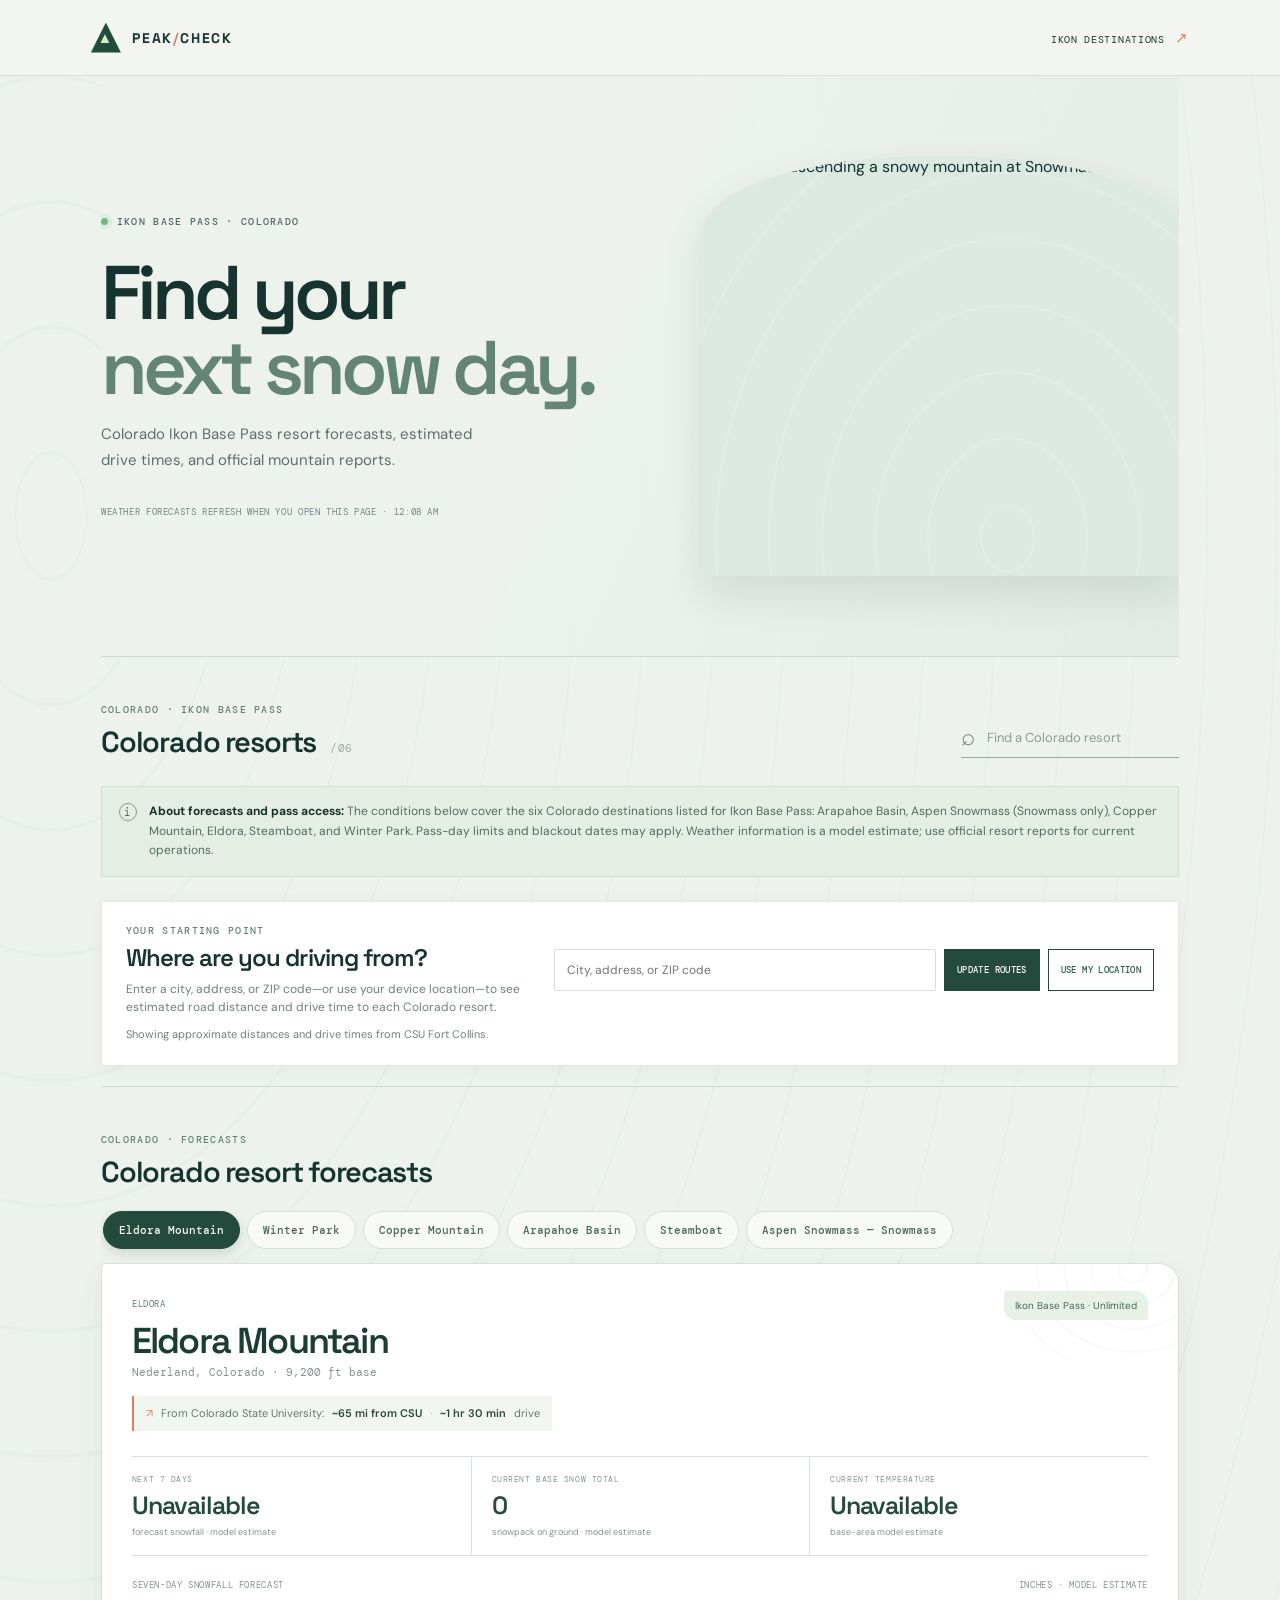
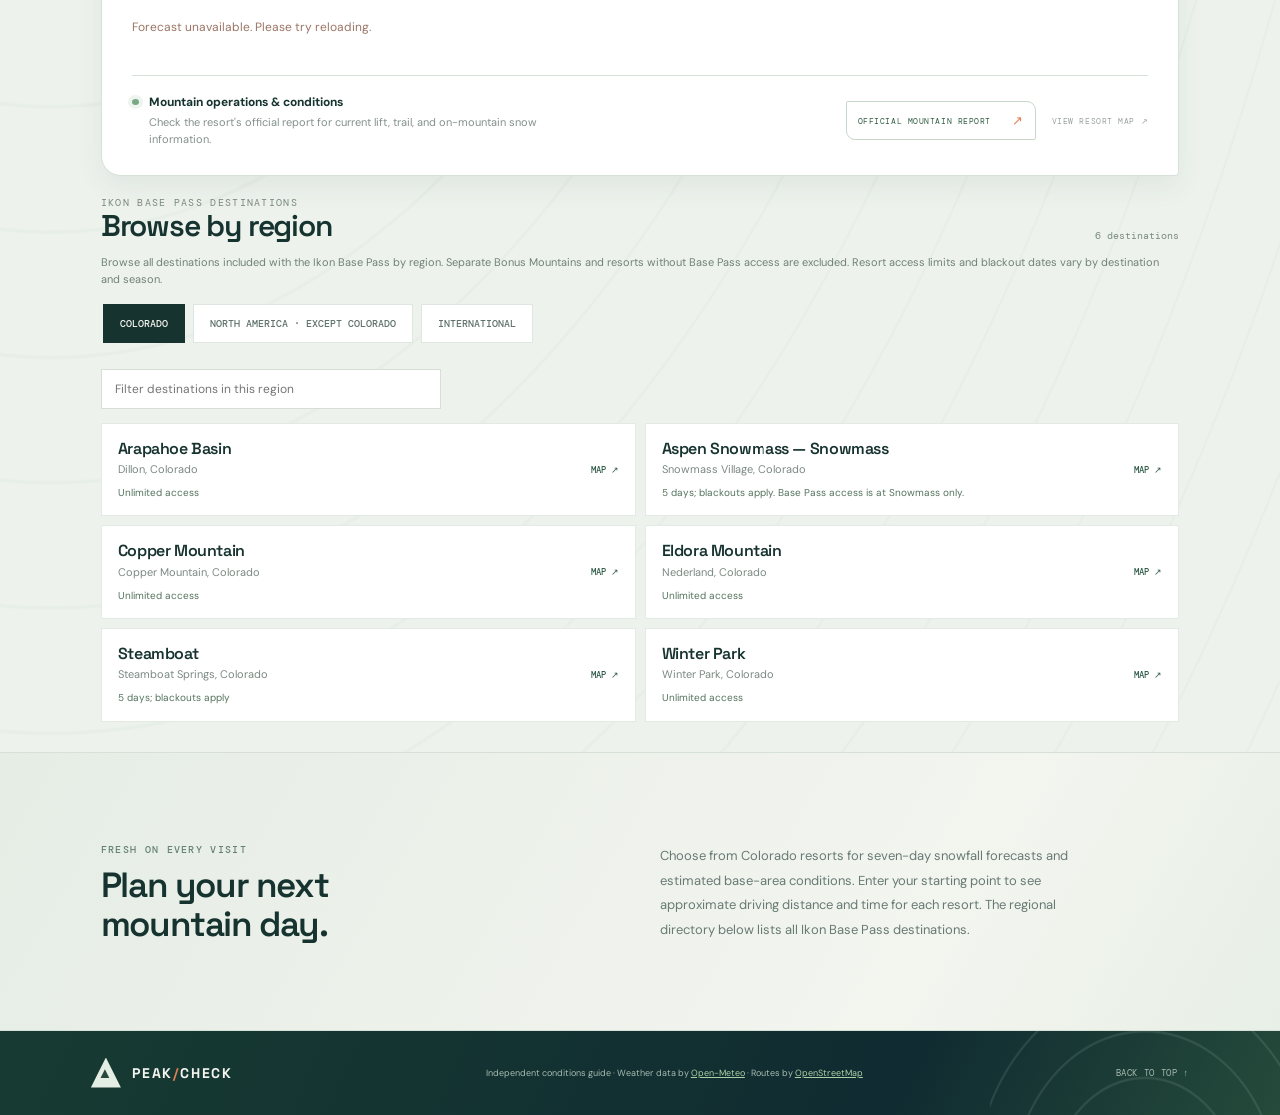
==== index.html @ 84b65c37 "Display real ski lift photo in hero" ====
<!doctype html>
<html lang="en">
<head>
  <meta charset="utf-8">
  <meta name="viewport" content="width=device-width, initial-scale=1">
  <meta name="theme-color" content="#102b32">
  <meta name="description" content="Colorado Ikon Base Pass resort forecasts, route estimates, and mountain reports.">
  <title>Ikon Base Pass Conditions</title>
  <link rel="preconnect" href="https://api.open-meteo.com">
  <link rel="preconnect" href="https://nominatim.openstreetmap.org">
  <link rel="preconnect" href="https://router.project-osrm.org">
  <link rel="preconnect" href="https://images.rawpixel.com">
  <link rel="stylesheet" href="styles.css">
  <link rel="stylesheet" href="resort-tabs.css">
  <link rel="stylesheet" href="mountain-theme.css">
  <link rel="stylesheet" href="resort-distance.css">
  <link rel="stylesheet" href="ikon-directory.css">
  <link rel="stylesheet" href="hero-photo.css?v=1">
  <script src="app.js?v=colorado-resort-forecasts-2" defer></script>
  <script src="ikon-base-directory.js?v=base-pass-regions-1" defer></script>
</head>
<body>
  <header class="topbar">
    <a class="brand" href="#top" aria-label="Colorado Ikon Conditions home"><span class="brand-mark">▲</span><span>PEAK<span class="brand-light">/</span>CHECK</span></a>
    <a class="pass-link" href="https://www.ikonpass.com/en/destinations" target="_blank" rel="noreferrer">IKON DESTINATIONS <span aria-hidden="true">↗</span></a>
  </header>
  <main id="top">
    <section class="hero">
      <div class="hero-copy">
        <p class="eyebrow"><span class="live-dot"></span> IKON BASE PASS · COLORADO</p>
        <h1>Find your<br><span>next snow day.</span></h1>
        <p class="intro">Colorado Ikon Base Pass resort forecasts, estimated drive times, and official mountain reports.</p>
        <p class="updated">WEATHER FORECASTS REFRESH WHEN YOU OPEN THIS PAGE <span id="updated-at"></span></p>
      </div>
      <div class="hero-art"><img src="https://images.rawpixel.com/image_4910/czNmcy1wcml2YXRlL3Jhd3BpeGVsX2ltYWdlcy9DYXJvbF9NLl9IaWdoc21pdGhfUFVCTElDX0RPTUFJTl9JTUFHRVMvdjkxMC1jYXJvbC1tLWhpZ2hzbWl0aC1zbm93bWFzcy1jb2xvcmFkby1jaGFpcmxpZnQuanBn.jpg" alt="Chairlifts ascending a snowy mountain at Snowmass, Colorado" fetchpriority="high"></div>
    </section>
    <section class="toolbar" aria-label="Resort selection">
      <div><p class="section-kicker">COLORADO · IKON BASE PASS</p><h2>Colorado resorts <span id="resort-count"></span></h2></div>
      <label class="search-wrap"><span aria-hidden="true">⌕</span><input id="search" type="search" placeholder="Find a Colorado resort" aria-label="Search Colorado resorts"></label>
    </section>
    <div class="data-note"><span class="note-icon">i</span><p><strong>About forecasts and pass access:</strong> The conditions below cover the six Colorado destinations listed for Ikon Base Pass: Arapahoe Basin, Aspen Snowmass (Snowmass only), Copper Mountain, Eldora, Steamboat, and Winter Park. Pass-day limits and blackout dates may apply. Weather information is a model estimate; use official resort reports for current operations.</p></div>
    <section class="origin-picker" aria-labelledby="origin-heading">
      <div class="origin-copy"><p class="section-kicker">YOUR STARTING POINT</p><h2 id="origin-heading">Where are you driving from?</h2><p>Enter a city, address, or ZIP code—or use your device location—to see estimated road distance and drive time to each Colorado resort.</p></div>
      <form id="origin-form" class="origin-form"><label class="visually-hidden" for="origin-input">City, address, or ZIP code</label><input id="origin-input" name="origin" type="text" placeholder="City, address, or ZIP code" autocomplete="street-address"><button class="origin-submit" type="submit">UPDATE ROUTES</button><button id="use-location" class="origin-location" type="button">USE MY LOCATION</button></form>
      <p id="origin-status" class="origin-status" role="status" aria-live="polite">Showing approximate distances and drive times from CSU Fort Collins.</p>
    </section>
    <section class="resort-explorer" aria-label="Colorado resort forecasts">
      <div class="toolbar"><div><p class="section-kicker">COLORADO · FORECASTS</p><h2 id="local-conditions-heading">Colorado resort forecasts</h2></div></div>
      <div id="resort-tabs" class="resort-tabs" role="tablist" aria-label="Colorado resorts" aria-orientation="horizontal"></div>
      <section id="resort-panel" class="resort-panel" role="tabpanel" aria-live="polite" aria-busy="true"><div class="loading-card">Loading Colorado resort forecasts<span class="loading-dots">...</span></div></section>
      <p id="empty-state" class="empty-state" hidden>No resorts match that search. Try another name.</p>
    </section>
    <section class="region-directory" aria-labelledby="directory-title">
      <div class="directory-heading"><div><p class="section-kicker">IKON BASE PASS DESTINATIONS</p><h2 id="directory-title">Browse by region</h2></div><p id="directory-count" aria-live="polite"></p></div>
      <p class="base-pass-note">Browse all destinations included with the Ikon Base Pass by region. Separate Bonus Mountains and resorts without Base Pass access are excluded. Resort access limits and blackout dates vary by destination and season.</p>
      <div class="region-tabs" role="tablist" aria-label="Resort regions"><button class="region-tab" id="region-colorado" type="button" role="tab" aria-selected="true" aria-controls="ikon-directory" tabindex="0" data-region-tab="colorado">COLORADO</button><button class="region-tab" id="region-north-america" type="button" role="tab" aria-selected="false" aria-controls="ikon-directory" tabindex="-1" data-region-tab="northAmerica">NORTH AMERICA · EXCEPT COLORADO</button><button class="region-tab" id="region-international" type="button" role="tab" aria-selected="false" aria-controls="ikon-directory" tabindex="-1" data-region-tab="international">INTERNATIONAL</button></div>
      <label class="visually-hidden" for="directory-search">Filter destinations in selected region</label><input id="directory-search" class="directory-search" type="search" placeholder="Filter destinations in this region">
      <div id="ikon-directory" class="ikon-directory" role="tabpanel" aria-labelledby="region-colorado"></div><p id="directory-empty" class="directory-empty" hidden>No destinations match your search.</p>
    </section>
    <section class="how-it-works"><div><p class="section-kicker">FRESH ON EVERY VISIT</p><h2>Plan your next<br>mountain day.</h2></div><p>Choose from Colorado resorts for seven-day snowfall forecasts and estimated base-area conditions. Enter your starting point to see approximate driving distance and time for each resort. The regional directory below lists all Ikon Base Pass destinations.</p></section>
  </main>
  <footer><a class="brand footer-brand" href="#top"><span class="brand-mark">▲</span><span>PEAK<span class="brand-light">/</span>CHECK</span></a><span>Independent conditions guide · Weather data by <a href="https://open-meteo.com/" target="_blank" rel="noreferrer">Open-Meteo</a> · Routes by <a href="https://www.openstreetmap.org/copyright" target="_blank" rel="noreferrer">OpenStreetMap</a></span><a href="#top">BACK TO TOP ↑</a></footer>
</body>
</html>
---- styles.css ----
@import url('https://fonts.googleapis.com/css2?family=DM+Mono:wght@400;500&family=DM+Sans:wght@400;500;600;700&family=Space+Grotesk:wght@400;500;600;700&display=swap');
:root{--ink:#112b31;--muted:#758488;--paper:#f5f5f0;--white:#fff;--line:#e4e8e4;--orange:#f2784b;--green:#a6d9a8;--mono:'DM Mono',monospace;--sans:'DM Sans',sans-serif;--display:'Space Grotesk',sans-serif}
*{box-sizing:border-box}html{scroll-behavior:smooth}body{margin:0;background:var(--paper);color:var(--ink);font-family:var(--sans);-webkit-font-smoothing:antialiased}.topbar{height:76px;padding:0 7.1%;display:flex;align-items:center;justify-content:space-between;border-bottom:1px solid #e8e9e3;background:var(--paper)}.brand{display:flex;align-items:center;gap:11px;color:var(--ink);font:700 14px var(--display);letter-spacing:.13em;text-decoration:none}.brand-mark{display:grid;place-items:center;width:30px;height:30px;background:var(--ink);color:var(--green);font-size:15px;clip-path:polygon(50% 0,100% 100%,0 100%)}.brand-light{color:var(--orange)}.pass-link,.section-kicker,.eyebrow,.updated,.resort-tag,.metric-label,.forecast-heading,.live-heading,.live-stats>div>span,.report-link,.map-link,footer>a:last-child{font-family:var(--mono);letter-spacing:.07em}.pass-link{font-size:10px;color:var(--ink);text-decoration:none}.pass-link span{color:var(--orange);font-size:15px;margin-left:4px}main{max-width:1260px;margin:auto;padding:0 7.1%}.hero{height:400px;display:grid;grid-template-columns:1fr .95fr;align-items:center;position:relative;overflow:hidden}.hero-copy{padding:42px 0;z-index:2}.eyebrow,.section-kicker{font-size:10px;font-weight:500;letter-spacing:.13em}.eyebrow{display:flex;align-items:center;gap:9px;color:#52686a}.live-dot,.report-dot{display:inline-block;width:7px;height:7px;border-radius:50%;background:#71b982;box-shadow:0 0 0 4px #71b98220}.hero h1{font:600 clamp(48px,6.1vw,76px)/.98 var(--display);letter-spacing:-.065em;margin:28px 0 16px}.hero h1 span{color:#718582}.intro{max-width:385px;color:#5d6e70;font-size:15px;line-height:1.75}.updated{margin-top:32px;color:#758488;font-size:9px}.hero-art{height:300px;position:relative;overflow:hidden;background:linear-gradient(180deg,#c7dcd5 0%,#e0e9dd 69%,#f5f5f0 100%);align-self:end;margin-bottom:0}.sun{position:absolute;width:62px;height:62px;border-radius:50%;background:#f4a16d;top:50px;right:22%;opacity:.9}.ridge{position:absolute;bottom:0;width:0;height:0}.ridge-back{left:-12%;border-left:250px solid transparent;border-right:230px solid transparent;border-bottom:195px solid #96b5ae}.ridge-front{left:28%;border-left:225px solid transparent;border-right:250px solid transparent;border-bottom:242px solid #426d6a}.ridge-snow{left:32%;bottom:210px;width:0;height:0;border-left:46px solid transparent;border-right:46px solid transparent;border-bottom:43px solid #eef2e8;transform:rotate(7deg)}.art-label{position:absolute;right:18px;bottom:17px;font:10px/1.7 var(--mono);letter-spacing:.12em;color:#3f6260}.toolbar{display:flex;align-items:end;justify-content:space-between;padding:46px 0 22px;border-top:1px solid #dfe4de}.section-kicker{color:#778984;margin:0 0 10px}.toolbar h2,.how-it-works h2{font:600 29px/1.1 var(--display);letter-spacing:-.04em;margin:0}.toolbar h2 span{font:11px var(--mono);letter-spacing:.05em;color:#9daaa5;margin-left:8px}.search-wrap{width:218px;height:40px;border-bottom:1px solid #aebbb4;display:flex;align-items:center;gap:10px;color:#758488}.search-wrap>span{font-size:24px;line-height:1}.search-wrap input{min-width:0;width:100%;border:0;outline:none;background:transparent;color:var(--ink);font:13px var(--sans)}.search-wrap input::placeholder{color:#8e9a95}.data-note{display:flex;align-items:start;gap:12px;padding:15px 17px;margin:6px 0 24px;background:#e9efea;border:1px solid #dce5dc;color:#546865;font-size:12px;line-height:1.65}.data-note p{margin:0}.data-note strong{color:var(--ink)}.note-icon{flex:0 0 18px;height:18px;border:1px solid #879991;border-radius:50%;display:grid;place-items:center;font:11px var(--mono);margin-top:1px}.resort-grid{display:grid;grid-template-columns:repeat(3,minmax(0,1fr));gap:16px}.resort-card{background:var(--white);border:1px solid #e8ebe6;padding:20px 20px 15px;min-width:0;box-shadow:0 3px 12px #203b3110;transition:transform .2s,box-shadow .2s}.resort-card:hover{transform:translateY(-3px);box-shadow:0 9px 22px #203b3118}.card-top{display:flex;justify-content:space-between;align-items:center;gap:8px}.resort-tag{font-size:9px;color:#657974}.pass-tag{font-size:9px;color:#67806e;background:#edf5eb;padding:6px 8px;white-space:nowrap}.resort-card h3{font:600 23px var(--display);letter-spacing:-.045em;margin:18px 0 3px}.elevation{font:10px var(--mono);color:#82908c;margin:0}.elevation span{color:#c3cac5}.snow-summary{display:grid;grid-template-columns:1fr 1fr;margin:21px 0 18px;padding:15px 0;border-top:1px solid var(--line);border-bottom:1px solid var(--line)}.snow-summary>div{display:flex;flex-direction:column;gap:3px}.snow-summary .depth{padding-left:15px;border-left:1px solid var(--line)}.metric-label{font-size:8px;color:#879691}.snow-summary strong{font:600 27px var(--display);letter-spacing:-.04em}.depth strong{font-size:17px;margin:5px 0}.metric-caption{font-size:9px;color:#87928d}.forecast-heading{display:flex;justify-content:space-between;color:#86938d;font-size:8px;margin-bottom:9px}.forecast-list{display:grid;grid-template-columns:repeat(7,1fr);gap:3px}.forecast-day{display:flex;flex-direction:column;gap:7px;min-width:0}.forecast-day>span{font:8px var(--mono);color:#83908b;white-space:nowrap}.forecast-day strong{font:500 11px var(--mono);color:#294c45}.forecast-day small{font-size:8px;color:#89958f}.forecast-unavailable{grid-column:1/-1;color:#9a7565;font-size:11px;padding:4px 0}.live-report{margin:19px -20px 0;padding:13px 20px 0;border-top:1px solid var(--line)}.live-heading{display:flex;align-items:center;gap:8px;font-size:8px;color:#526b61}.report-dot{width:6px;height:6px;box-shadow:none}.live-stats{display:grid;grid-template-columns:repeat(3,1fr);padding:11px 0}.live-stats>div{display:flex;flex-direction:column;gap:5px}.live-stats>div>span{font-size:7px;color:#9aa59f}.live-stats strong{font:500 10px var(--sans);color:#71817a}.report-link{display:flex;align-items:center;justify-content:space-between;border:1px solid #dce6db;padding:10px 11px;color:#365b48;text-decoration:none;font-size:8px;transition:background .15s}.report-link:hover{background:#edf5eb}.report-link span{font-size:13px;color:var(--orange)}.map-link{display:block;text-align:right;font-size:8px;color:#9aa39e;text-decoration:none;margin-top:12px}.map-link:hover{color:var(--ink)}.loading-card{grid-column:1/-1;padding:52px;text-align:center;background:#fff;color:#6a7a74;font-size:14px}.loading-dots{color:var(--orange);animation:pulse 1s infinite}@keyframes pulse{50%{opacity:.2}}.empty-state{padding:32px 0;color:#758488}.how-it-works{display:grid;grid-template-columns:1fr 1fr;gap:40px;align-items:center;padding:79px 0 75px}.how-it-works h2{font-size:35px}.how-it-works>p{max-width:440px;color:#687a75;font-size:13px;line-height:1.9}footer{min-height:84px;padding:20px 7.1%;display:flex;justify-content:space-between;align-items:center;gap:20px;background:#102b31;color:#c5d3ca}footer .brand{color:#f5f5f0}footer .brand-mark{background:#e5eee4;color:#27463e}footer>span,footer>a:last-child{font-size:9px;color:#a8bbb0}footer>span a{color:var(--green)}footer>a:last-child{text-decoration:none}
@media(max-width:900px){main{padding:0 5%}.topbar{padding:0 5%}.resort-grid{grid-template-columns:repeat(2,minmax(0,1fr))}.hero{height:370px}.hero-art{height:260px}.resort-card{padding:18px}.live-report{margin-left:-18px;margin-right:-18px;padding-left:18px;padding-right:18px}footer{padding:20px 5%}}
@media(max-width:600px){.topbar{height:64px}.pass-link{font-size:8px}.hero{height:auto;min-height:440px;display:block;padding-top:43px}.hero-copy{padding:0}.hero h1{font-size:58px;margin:23px 0 13px}.intro{font-size:13px;max-width:310px}.updated{font-size:8px;margin-top:22px}.hero-art{position:absolute;right:-5%;bottom:0;width:83%;height:205px;opacity:.85}.sun{width:42px;height:42px;top:35px}.ridge-back{border-left-width:180px;border-right-width:170px;border-bottom-width:130px}.ridge-front{border-left-width:165px;border-right-width:180px;border-bottom-width:160px}.ridge-snow{bottom:134px}.toolbar{padding-top:32px;align-items:start;gap:15px;flex-direction:column}.toolbar h2{font-size:26px}.search-wrap{width:100%}.resort-grid{grid-template-columns:1fr;gap:12px}.resort-card{padding:19px}.live-report{margin-left:-19px;margin-right:-19px;padding-left:19px;padding-right:19px}.how-it-works{grid-template-columns:1fr;gap:13px;padding:54px 0}.how-it-works h2{font-size:31px}.how-it-works>p{margin:0}footer{align-items:flex-start;flex-wrap:wrap;padding:22px 5%}footer>span{order:3;width:100%}}
---- resort-tabs.css ----
/* Resort tabs and detail panel */
.resort-explorer{margin-bottom:20px}.resort-tabs{display:flex;gap:7px;overflow-x:auto;padding:2px 2px 14px;scrollbar-width:thin;scrollbar-color:#b9c9bd transparent}.resort-tab{flex:0 0 auto;padding:11px 15px;border:1px solid #dfe5df;background:#fff;color:#5f726b;font:500 11px var(--mono);cursor:pointer;transition:background .15s,color .15s,border-color .15s}.resort-tab:hover{border-color:#9bb7a4;color:var(--ink)}.resort-tab[aria-selected="true"]{border-color:var(--ink);background:var(--ink);color:#f5f5f0}.resort-tab:focus-visible,.detail-links a:focus-visible{outline:3px solid #f2784b;outline-offset:3px}.resort-panel{min-height:330px;padding:27px 30px;background:#fff;border:1px solid #e8ebe6;box-shadow:0 3px 12px #203b3110}.detail-header{display:flex;align-items:flex-start;justify-content:space-between;gap:20px}.detail-header h3{margin:10px 0 3px;font:600 clamp(27px,4vw,36px)/1.1 var(--display);letter-spacing:-.05em}.detail-subtitle{margin:0;color:#82908c;font:11px var(--mono)}.detail-pass-tag{padding:8px 11px;background:#edf5eb;color:#54735d;font-size:10px;white-space:nowrap}.detail-overview{display:grid;grid-template-columns:repeat(3,minmax(0,1fr));margin:25px 0 23px;border-top:1px solid var(--line);border-bottom:1px solid var(--line)}.detail-stat{display:flex;flex-direction:column;gap:5px;padding:17px 18px 17px 0}.detail-stat+.detail-stat{padding-left:20px;border-left:1px solid var(--line)}.detail-stat strong{font:600 25px var(--display);letter-spacing:-.04em}.detail-forecast-heading{display:flex;justify-content:space-between;color:#86938d;font:9px var(--mono);letter-spacing:.07em;margin-bottom:12px}.detail-forecast-list{display:grid;grid-template-columns:repeat(7,minmax(0,1fr));gap:10px}.detail-forecast-day{display:flex;flex-direction:column;gap:10px;min-width:0;padding:12px 10px;background:#f5f7f3}.detail-forecast-day>span{font:10px var(--mono);color:#83908b;white-space:nowrap}.detail-forecast-day strong{font:500 16px var(--mono);color:#294c45}.detail-forecast-day small{font-size:10px;color:#89958f}.forecast-unavailable{grid-column:1/-1;color:#9a7565;font-size:12px}.detail-footer{display:flex;justify-content:space-between;align-items:center;gap:20px;margin-top:24px;padding-top:18px;border-top:1px solid var(--line)}.report-copy{display:flex;align-items:flex-start;gap:10px}.report-copy .report-dot{flex:0 0 7px;margin-top:5px}.report-copy>div{display:flex;flex-direction:column;gap:4px}.report-copy strong{font-size:12px;color:var(--ink)}.report-copy>div>span{max-width:440px;color:#82908c;font-size:11px;line-height:1.55}.detail-links{display:flex;align-items:center;gap:16px}.detail-links .report-link{min-width:190px}.detail-links .map-link{margin:0;white-space:nowrap}.resort-panel[hidden],.resort-tabs[hidden]{display:none}.resort-panel .loading-card{min-height:250px;display:grid;place-content:center}
@media(max-width:700px){.resort-panel{padding:21px 18px}.detail-footer{align-items:flex-start;flex-direction:column}.detail-links{width:100%;justify-content:space-between}.detail-links .report-link{min-width:0;flex:1}.detail-forecast-list{gap:5px}.detail-forecast-day{padding:10px 5px}.detail-forecast-day>span{font-size:8px}.detail-forecast-day strong{font-size:13px}}
@media(max-width:460px){.resort-tab{padding:10px 12px;font-size:10px}.detail-header{flex-direction:column;gap:12px}.detail-pass-tag{white-space:normal}.detail-overview{grid-template-columns:1fr;margin:18px 0}.detail-stat{padding:12px 0}.detail-stat+.detail-stat{padding-left:0;border-left:0;border-top:1px solid var(--line)}.detail-stat strong{font-size:22px}.detail-forecast-heading{font-size:8px}.detail-forecast-list{grid-template-columns:repeat(4,minmax(0,1fr))}.detail-forecast-day>span{font-size:9px}.detail-links{align-items:stretch;flex-direction:column;gap:12px}.detail-links .report-link{flex:auto}.detail-links .map-link{text-align:right}}
---- mountain-theme.css ----
/* Alpine visual layer: snowy slopes, evergreen accents, and subtle contour lines. */
:root{--ink:#16332f;--paper:#edf2ed;--line:#d7e1d8;--green:#acd0a6;--orange:#df8057}
body{background-color:#edf2ed;background-image:repeating-radial-gradient(ellipse at 4% 19%,transparent 0 34px,#dce6dc55 35px 36px,transparent 37px 70px)}
.topbar{background:#f4f6f1eF;border-bottom-color:#d6e0d7}
.brand-mark{background:#234b3e;color:#d9ebcb}
.hero{isolation:isolate}
.hero:before{content:"";position:absolute;inset:0;z-index:-1;background:linear-gradient(115deg,#edf2ed 0%,#edf2ed 43%,#e0eae2 100%);opacity:.82}
.hero-copy{padding-left:clamp(0px,2vw,24px)}
.hero h1 span{color:#648477}
.hero-art{border-radius:48% 48% 0 0/24% 24% 0 0;background:linear-gradient(180deg,#b7d2d5 0%,#dce9e3 65%,#eef2ed 100%)}
.hero-art:before{content:"";position:absolute;inset:0;background:repeating-radial-gradient(ellipse at 64% 91%,transparent 0 25px,#ffffff20 26px 27px,transparent 28px 53px);z-index:2;pointer-events:none}
.ridge-back{border-bottom-color:#9bb8a9}
.ridge-front{border-bottom-color:#3d6c5a}
.ridge-snow{filter:drop-shadow(0 4px 2px #31564c22)}
.art-label{z-index:3;color:#315d50}
.toolbar{border-top-color:#cddacf}
.section-kicker{color:#668276}
.search-wrap{border-bottom-color:#91aa9c}
.search-wrap:focus-within{border-bottom-color:#df8057}
.data-note{background:#e5eee5;border-color:#d2e0d2;color:#526b60}
.resort-tab{border-radius:999px;background:#f8faf6;border-color:#d6e1d7;color:#49675b}
.resort-tab:hover{background:#edf5eb;border-color:#91af98}
.resort-tab[aria-selected="true"]{background:#244a3d;border-color:#244a3d;color:#f6f7ef;box-shadow:0 4px 12px #16332f24}
.resort-panel{position:relative;overflow:hidden;border:1px solid #d6e1d7;border-radius:4px 20px 4px 20px;box-shadow:0 10px 28px #294b3712}
.resort-panel:after{content:"";position:absolute;right:-60px;top:-84px;width:210px;height:180px;pointer-events:none;opacity:.34;background:repeating-radial-gradient(ellipse at center,transparent 0 13px,#b6cbb955 14px 15px,transparent 16px 27px)}
.detail-header,.detail-overview,.detail-forecast-heading,.detail-forecast-list,.detail-footer,.official-operations{position:relative;z-index:1}
.detail-header h3{color:#1b3d33}
.detail-pass-tag{border-radius:2px 12px 2px 12px;background:#e8f1e5;color:#466d51}
.detail-stat strong{color:#234a3c}
.detail-forecast-day{border-radius:2px 10px 2px 10px;background:linear-gradient(155deg,#f3f7f1,#eaf1e9)}
.detail-forecast-day strong{color:#315d4c}
.report-link{border-radius:2px 9px 2px 9px;border-color:#c8d9c9;color:#315e43}
.report-link:hover{background:#e9f2e6}
.report-dot{background:#76a984;box-shadow:0 0 0 4px #76a98420}
.how-it-works{position:relative}
.how-it-works:before{content:"";position:absolute;left:-9vw;right:-9vw;top:0;bottom:0;z-index:-1;background:linear-gradient(120deg,#e5ede5,#f3f5ef 72%,#e7efe6);border-top:1px solid #d6e0d6;border-bottom:1px solid #d6e0d6}
footer{background:linear-gradient(115deg,#173b32,#102b31 70%,#254b3b);position:relative;overflow:hidden}
footer:after{content:"";position:absolute;right:-20px;bottom:-80px;width:310px;height:190px;opacity:.11;background:repeating-radial-gradient(ellipse at 50% 100%,transparent 0 18px,#d7e9d8 19px 20px,transparent 21px 38px);pointer-events:none}
footer>*{position:relative;z-index:1}
@media(max-width:600px){.hero-art{border-radius:45% 45% 0 0/18% 18% 0 0}.resort-tabs{scrollbar-color:#9eb8a4 transparent}}
@media(prefers-reduced-motion:no-preference){.resort-tab,.report-link{transition:transform .18s ease,background .18s ease,color .18s ease,border-color .18s ease}.resort-tab:hover{transform:translateY(-2px)}}
---- resort-distance.css ----
/* CSU resort drive estimates */
.distance-note{display:inline-flex;align-items:center;gap:8px;flex-wrap:wrap;margin:17px 0 0;padding:9px 12px;border-left:2px solid #df8057;background:#f2f6f0;color:#65776e;font-size:11px;line-height:1.5}.distance-note>span:first-child{color:#df8057}.distance-note strong{color:#27483c;font-weight:600}.distance-separator{color:#9aa8a0}
.origin-picker{display:grid;grid-template-columns:minmax(220px,.8fr) minmax(0,1.2fr);gap:10px 28px;align-items:center;margin:0 0 20px;padding:22px 24px;background:#fff;border:1px solid #e1e8e0;box-shadow:0 5px 18px #203b3109}.origin-copy .section-kicker{margin:0 0 7px}.origin-copy h2{margin:0;font:600 clamp(18px,2.4vw,24px)/1.2 var(--display);letter-spacing:-.04em}.origin-copy>p:last-child{margin:7px 0 0;color:#718079;font-size:12px;line-height:1.5}.origin-form{display:grid;grid-template-columns:minmax(150px,1fr) auto auto;gap:8px}.origin-form input{min-width:0;padding:12px;border:1px solid #d5dfd6;border-radius:2px;color:var(--ink);font:12px var(--sans)}.origin-form input:focus{outline:2px solid #8eae98;outline-offset:1px}.origin-form button{padding:10px 12px;border:1px solid #244a3d;background:#244a3d;color:#fff;font:500 9px var(--mono);letter-spacing:.04em;cursor:pointer}.origin-form .origin-location{background:#fff;color:#315d4c}.origin-form button:hover{filter:brightness(.94)}.origin-form button:disabled{opacity:.55;cursor:wait}.origin-status{grid-column:1/-1;margin:0;color:#718079;font-size:11px;line-height:1.5}.origin-status[data-state="error"]{color:#9b4d38}.origin-status[data-state="success"]{color:#315d4c}.origin-status[data-state="loading"]{color:#8a6546}.visually-hidden{position:absolute;width:1px;height:1px;padding:0;margin:-1px;overflow:hidden;clip:rect(0,0,0,0);white-space:nowrap;border:0}
@media(max-width:700px){.origin-picker{grid-template-columns:1fr;padding:18px}.origin-form{grid-template-columns:1fr 1fr}.origin-form input{grid-column:1/-1}.origin-form button{font-size:8px;padding:10px 8px}}
@media(max-width:500px){.distance-note{font-size:10px;gap:6px}.origin-form{grid-template-columns:1fr}.origin-form input{grid-column:auto}}
---- ikon-directory.css ----
/* Ikon Base Pass regional destination directory */
.region-tabs{display:flex;gap:8px;overflow-x:auto;margin:0 0 16px;padding:2px 2px 10px}.region-tab{flex:0 0 auto;padding:12px 16px;border:1px solid #dfe5df;background:#fff;color:#5f726b;font:500 10px var(--mono);cursor:pointer}.region-tab[aria-selected="true"]{border-color:var(--ink);background:var(--ink);color:#f5f5f0}.region-tab:focus-visible,.ikon-destination a:focus-visible{outline:3px solid #f2784b;outline-offset:3px}.directory-heading{display:flex;justify-content:space-between;align-items:end;gap:12px;margin:0 0 12px}.directory-heading h2{margin:0;font:600 clamp(21px,3vw,30px)/1.1 var(--display);letter-spacing:-.04em}.directory-heading p{margin:0;color:#7a8982;font:10px var(--mono)}.directory-search{width:min(100%,340px);margin:0 0 14px;padding:11px 13px;border:1px solid #d5dfd6;background:#fff;color:var(--ink);font:12px var(--sans)}.directory-search:focus{outline:2px solid #8eae98;outline-offset:1px}.ikon-directory{display:grid;grid-template-columns:repeat(2,minmax(0,1fr));gap:9px}.ikon-destination{display:grid;grid-template-columns:minmax(0,1fr) auto;gap:10px 16px;align-items:center;padding:15px 16px;border:1px solid #e3e9e3;background:#fff}.ikon-destination h3{margin:0 0 4px;font:600 16px/1.2 var(--display);letter-spacing:-.025em}.ikon-destination p{margin:0;color:#7b8982;font-size:11px}.ikon-access{grid-column:1;color:#54735d;font-size:10px;line-height:1.45}.ikon-destination a{grid-column:2;grid-row:1/3;color:#315d4c;font:500 9px var(--mono);text-decoration:none}.ikon-destination a:hover{text-decoration:underline}.directory-empty{padding:22px;background:#fff;color:#718079;font-size:13px}.base-pass-note{margin:0 0 14px;color:#718079;font-size:11px;line-height:1.55}.region-directory{margin:0 0 30px}
@media(max-width:680px){.ikon-directory{grid-template-columns:1fr}.directory-heading{align-items:flex-start;flex-direction:column}.directory-search{width:100%}.ikon-destination{padding:13px}}
---- hero-photo.css ----
/* Responsive hero photo of chairlifts at Snowmass, Colorado. */
.hero{display:grid;grid-template-columns:minmax(0,1.05fr) minmax(280px,.95fr);align-items:center;gap:clamp(28px,6vw,76px);height:auto;min-height:clamp(430px,48vw,560px);padding:clamp(44px,7vw,80px) 0;text-align:left}
.hero-copy{width:100%;max-width:680px;padding:0;margin:0}
.hero .eyebrow,.hero .updated{justify-content:flex-start}
.hero .intro{margin-left:0;margin-right:0}
.hero-art{display:block!important;position:relative;width:100%;height:clamp(280px,34vw,420px);overflow:hidden;border-radius:48% 48% 4px 4px/18% 18% 4px 4px;background:#dce9e3;box-shadow:0 18px 42px #16332f1c}
.hero-art img{display:block!important;width:100%;height:100%;object-fit:cover;object-position:center 48%}
@media(max-width:700px){.hero{grid-template-columns:1fr;gap:28px;min-height:0;padding:42px 0 34px;text-align:center}.hero-copy{margin:0 auto;text-align:center}.hero .eyebrow,.hero .updated{justify-content:center}.hero .intro{margin-left:auto;margin-right:auto}.hero-art{height:clamp(220px,62vw,340px);width:min(100%,520px);margin:0 auto;border-radius:40% 40% 4px 4px/14% 14% 4px}}
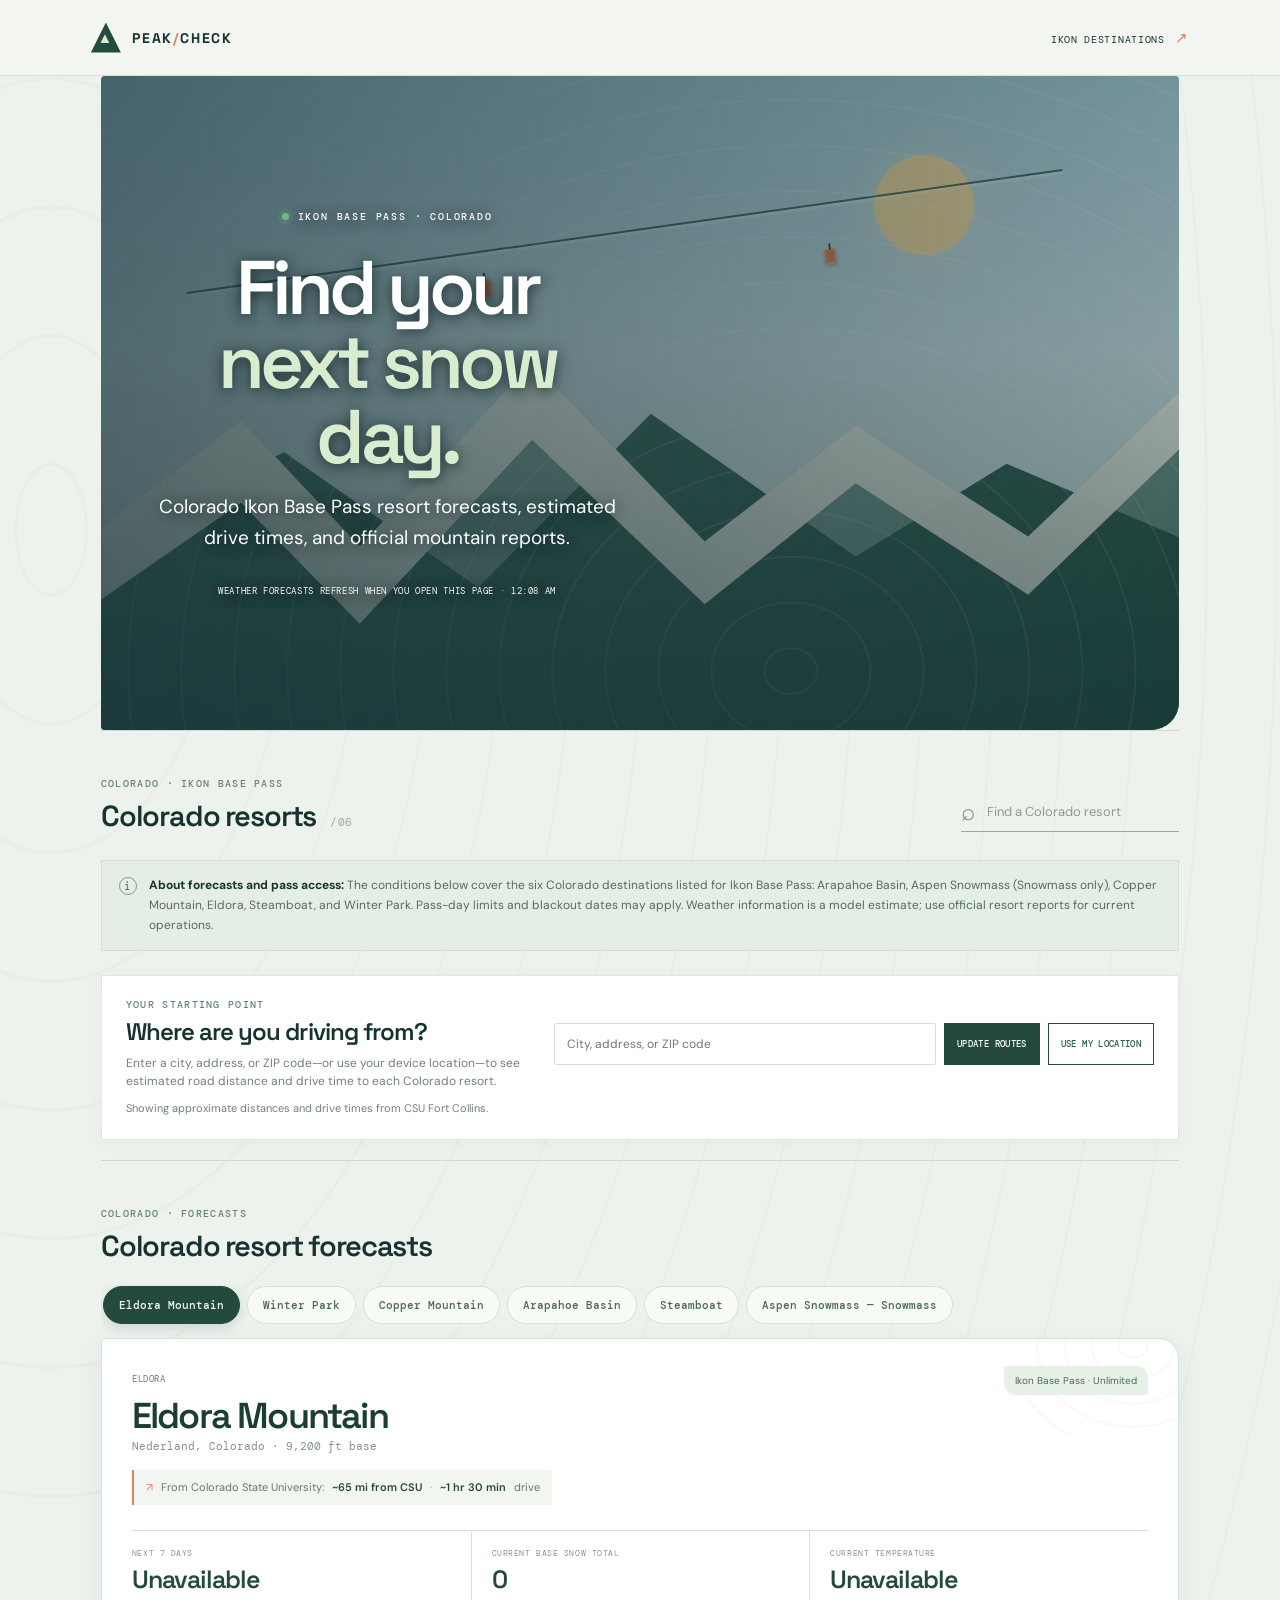
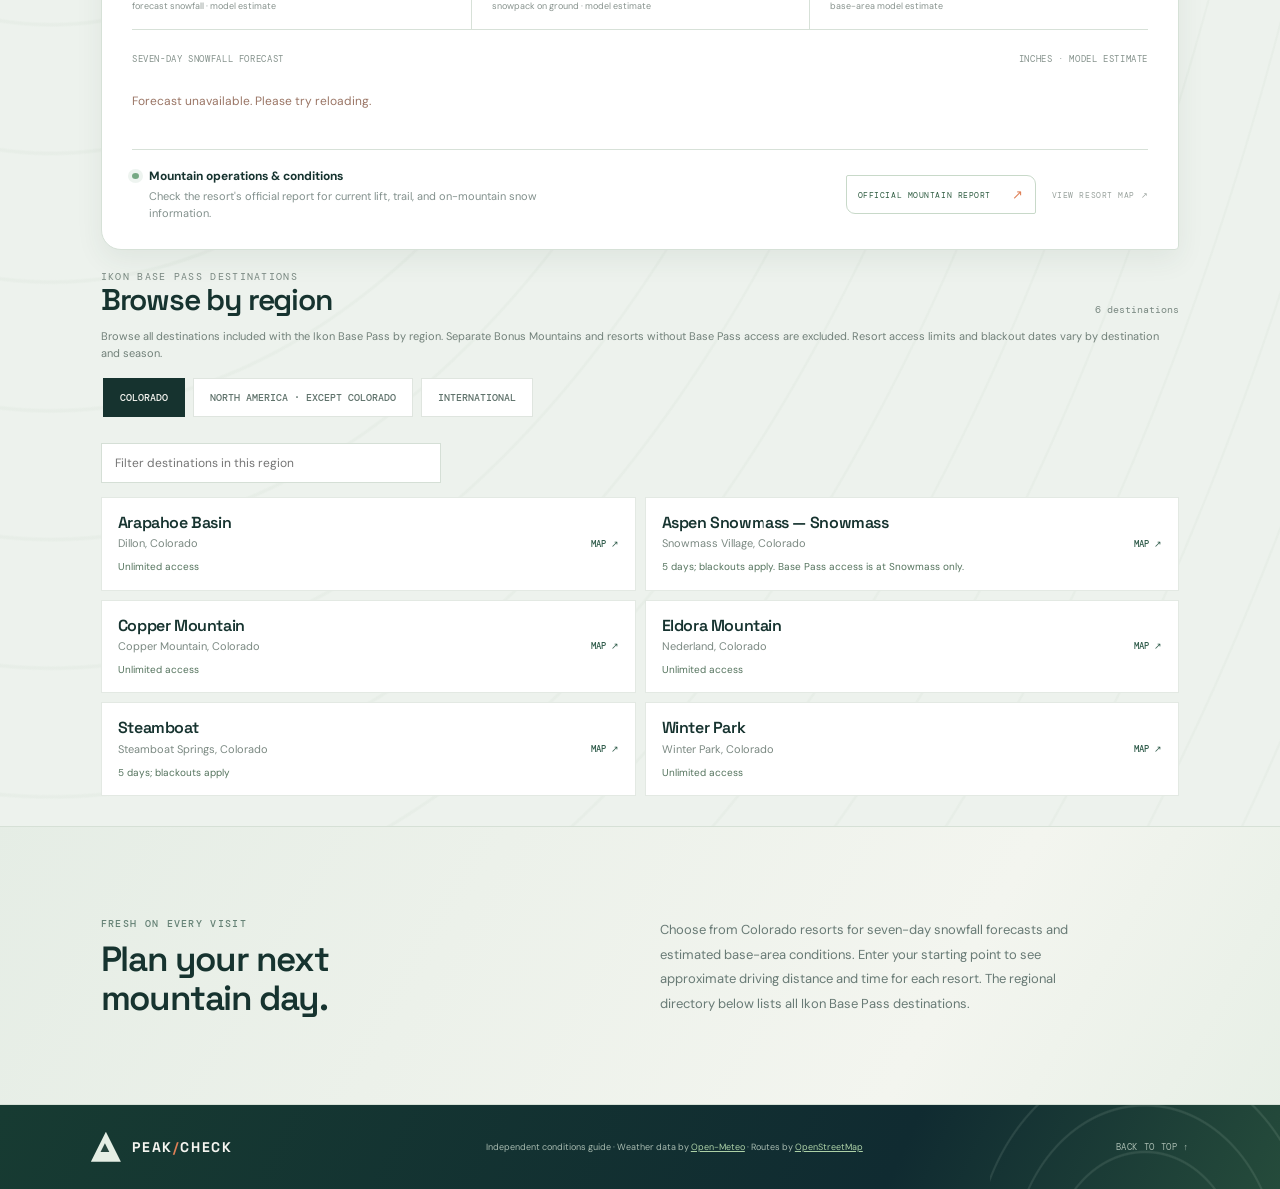
==== commit ea480fe2: "Restore mountain illustration behind hero text" ====
--- a/index.html
+++ b/index.html
@@ -9,13 +9,12 @@
   <link rel="preconnect" href="https://api.open-meteo.com">
   <link rel="preconnect" href="https://nominatim.openstreetmap.org">
   <link rel="preconnect" href="https://router.project-osrm.org">
-  <link rel="preconnect" href="https://images.rawpixel.com">
   <link rel="stylesheet" href="styles.css">
   <link rel="stylesheet" href="resort-tabs.css">
   <link rel="stylesheet" href="mountain-theme.css">
   <link rel="stylesheet" href="resort-distance.css">
   <link rel="stylesheet" href="ikon-directory.css">
-  <link rel="stylesheet" href="hero-photo.css?v=1">
+  <link rel="stylesheet" href="hero-illustration.css?v=1">
   <script src="app.js?v=colorado-resort-forecasts-2" defer></script>
   <script src="ikon-base-directory.js?v=base-pass-regions-1" defer></script>
 </head>
@@ -26,37 +25,14 @@
   </header>
   <main id="top">
     <section class="hero">
-      <div class="hero-copy">
-        <p class="eyebrow"><span class="live-dot"></span> IKON BASE PASS · COLORADO</p>
-        <h1>Find your<br><span>next snow day.</span></h1>
-        <p class="intro">Colorado Ikon Base Pass resort forecasts, estimated drive times, and official mountain reports.</p>
-        <p class="updated">WEATHER FORECASTS REFRESH WHEN YOU OPEN THIS PAGE <span id="updated-at"></span></p>
-      </div>
-      <div class="hero-art"><img src="https://images.rawpixel.com/image_4910/czNmcy1wcml2YXRlL3Jhd3BpeGVsX2ltYWdlcy9DYXJvbF9NLl9IaWdoc21pdGhfUFVCTElDX0RPTUFJTl9JTUFHRVMvdjkxMC1jYXJvbC1tLWhpZ2hzbWl0aC1zbm93bWFzcy1jb2xvcmFkby1jaGFpcmxpZnQuanBn.jpg" alt="Chairlifts ascending a snowy mountain at Snowmass, Colorado" fetchpriority="high"></div>
+      <div class="hero-art" aria-hidden="true"><span class="hero-sun"></span><span class="hero-ridge hero-ridge-back"></span><span class="hero-ridge hero-ridge-front"></span><span class="hero-ridge hero-ridge-snow"></span><span class="hero-lift-line"></span><span class="hero-lift-cabin hero-lift-cabin-one"></span><span class="hero-lift-cabin hero-lift-cabin-two"></span></div>
+      <div class="hero-copy"><p class="eyebrow"><span class="live-dot"></span> IKON BASE PASS · COLORADO</p><h1>Find your<br><span>next snow day.</span></h1><p class="intro">Colorado Ikon Base Pass resort forecasts, estimated drive times, and official mountain reports.</p><p class="updated">WEATHER FORECASTS REFRESH WHEN YOU OPEN THIS PAGE <span id="updated-at"></span></p></div>
     </section>
-    <section class="toolbar" aria-label="Resort selection">
-      <div><p class="section-kicker">COLORADO · IKON BASE PASS</p><h2>Colorado resorts <span id="resort-count"></span></h2></div>
-      <label class="search-wrap"><span aria-hidden="true">⌕</span><input id="search" type="search" placeholder="Find a Colorado resort" aria-label="Search Colorado resorts"></label>
-    </section>
+    <section class="toolbar" aria-label="Resort selection"><div><p class="section-kicker">COLORADO · IKON BASE PASS</p><h2>Colorado resorts <span id="resort-count"></span></h2></div><label class="search-wrap"><span aria-hidden="true">⌕</span><input id="search" type="search" placeholder="Find a Colorado resort" aria-label="Search Colorado resorts"></label></section>
     <div class="data-note"><span class="note-icon">i</span><p><strong>About forecasts and pass access:</strong> The conditions below cover the six Colorado destinations listed for Ikon Base Pass: Arapahoe Basin, Aspen Snowmass (Snowmass only), Copper Mountain, Eldora, Steamboat, and Winter Park. Pass-day limits and blackout dates may apply. Weather information is a model estimate; use official resort reports for current operations.</p></div>
-    <section class="origin-picker" aria-labelledby="origin-heading">
-      <div class="origin-copy"><p class="section-kicker">YOUR STARTING POINT</p><h2 id="origin-heading">Where are you driving from?</h2><p>Enter a city, address, or ZIP code—or use your device location—to see estimated road distance and drive time to each Colorado resort.</p></div>
-      <form id="origin-form" class="origin-form"><label class="visually-hidden" for="origin-input">City, address, or ZIP code</label><input id="origin-input" name="origin" type="text" placeholder="City, address, or ZIP code" autocomplete="street-address"><button class="origin-submit" type="submit">UPDATE ROUTES</button><button id="use-location" class="origin-location" type="button">USE MY LOCATION</button></form>
-      <p id="origin-status" class="origin-status" role="status" aria-live="polite">Showing approximate distances and drive times from CSU Fort Collins.</p>
-    </section>
-    <section class="resort-explorer" aria-label="Colorado resort forecasts">
-      <div class="toolbar"><div><p class="section-kicker">COLORADO · FORECASTS</p><h2 id="local-conditions-heading">Colorado resort forecasts</h2></div></div>
-      <div id="resort-tabs" class="resort-tabs" role="tablist" aria-label="Colorado resorts" aria-orientation="horizontal"></div>
-      <section id="resort-panel" class="resort-panel" role="tabpanel" aria-live="polite" aria-busy="true"><div class="loading-card">Loading Colorado resort forecasts<span class="loading-dots">...</span></div></section>
-      <p id="empty-state" class="empty-state" hidden>No resorts match that search. Try another name.</p>
-    </section>
-    <section class="region-directory" aria-labelledby="directory-title">
-      <div class="directory-heading"><div><p class="section-kicker">IKON BASE PASS DESTINATIONS</p><h2 id="directory-title">Browse by region</h2></div><p id="directory-count" aria-live="polite"></p></div>
-      <p class="base-pass-note">Browse all destinations included with the Ikon Base Pass by region. Separate Bonus Mountains and resorts without Base Pass access are excluded. Resort access limits and blackout dates vary by destination and season.</p>
-      <div class="region-tabs" role="tablist" aria-label="Resort regions"><button class="region-tab" id="region-colorado" type="button" role="tab" aria-selected="true" aria-controls="ikon-directory" tabindex="0" data-region-tab="colorado">COLORADO</button><button class="region-tab" id="region-north-america" type="button" role="tab" aria-selected="false" aria-controls="ikon-directory" tabindex="-1" data-region-tab="northAmerica">NORTH AMERICA · EXCEPT COLORADO</button><button class="region-tab" id="region-international" type="button" role="tab" aria-selected="false" aria-controls="ikon-directory" tabindex="-1" data-region-tab="international">INTERNATIONAL</button></div>
-      <label class="visually-hidden" for="directory-search">Filter destinations in selected region</label><input id="directory-search" class="directory-search" type="search" placeholder="Filter destinations in this region">
-      <div id="ikon-directory" class="ikon-directory" role="tabpanel" aria-labelledby="region-colorado"></div><p id="directory-empty" class="directory-empty" hidden>No destinations match your search.</p>
-    </section>
+    <section class="origin-picker" aria-labelledby="origin-heading"><div class="origin-copy"><p class="section-kicker">YOUR STARTING POINT</p><h2 id="origin-heading">Where are you driving from?</h2><p>Enter a city, address, or ZIP code—or use your device location—to see estimated road distance and drive time to each Colorado resort.</p></div><form id="origin-form" class="origin-form"><label class="visually-hidden" for="origin-input">City, address, or ZIP code</label><input id="origin-input" name="origin" type="text" placeholder="City, address, or ZIP code" autocomplete="street-address"><button class="origin-submit" type="submit">UPDATE ROUTES</button><button id="use-location" class="origin-location" type="button">USE MY LOCATION</button></form><p id="origin-status" class="origin-status" role="status" aria-live="polite">Showing approximate distances and drive times from CSU Fort Collins.</p></section>
+    <section class="resort-explorer" aria-label="Colorado resort forecasts"><div class="toolbar"><div><p class="section-kicker">COLORADO · FORECASTS</p><h2 id="local-conditions-heading">Colorado resort forecasts</h2></div></div><div id="resort-tabs" class="resort-tabs" role="tablist" aria-label="Colorado resorts" aria-orientation="horizontal"></div><section id="resort-panel" class="resort-panel" role="tabpanel" aria-live="polite" aria-busy="true"><div class="loading-card">Loading Colorado resort forecasts<span class="loading-dots">...</span></div></section><p id="empty-state" class="empty-state" hidden>No resorts match that search. Try another name.</p></section>
+    <section class="region-directory" aria-labelledby="directory-title"><div class="directory-heading"><div><p class="section-kicker">IKON BASE PASS DESTINATIONS</p><h2 id="directory-title">Browse by region</h2></div><p id="directory-count" aria-live="polite"></p></div><p class="base-pass-note">Browse all destinations included with the Ikon Base Pass by region. Separate Bonus Mountains and resorts without Base Pass access are excluded. Resort access limits and blackout dates vary by destination and season.</p><div class="region-tabs" role="tablist" aria-label="Resort regions"><button class="region-tab" id="region-colorado" type="button" role="tab" aria-selected="true" aria-controls="ikon-directory" tabindex="0" data-region-tab="colorado">COLORADO</button><button class="region-tab" id="region-north-america" type="button" role="tab" aria-selected="false" aria-controls="ikon-directory" tabindex="-1" data-region-tab="northAmerica">NORTH AMERICA · EXCEPT COLORADO</button><button class="region-tab" id="region-international" type="button" role="tab" aria-selected="false" aria-controls="ikon-directory" tabindex="-1" data-region-tab="international">INTERNATIONAL</button></div><label class="visually-hidden" for="directory-search">Filter destinations in selected region</label><input id="directory-search" class="directory-search" type="search" placeholder="Filter destinations in this region"><div id="ikon-directory" class="ikon-directory" role="tabpanel" aria-labelledby="region-colorado"></div><p id="directory-empty" class="directory-empty" hidden>No destinations match your search.</p></section>
     <section class="how-it-works"><div><p class="section-kicker">FRESH ON EVERY VISIT</p><h2>Plan your next<br>mountain day.</h2></div><p>Choose from Colorado resorts for seven-day snowfall forecasts and estimated base-area conditions. Enter your starting point to see approximate driving distance and time for each resort. The regional directory below lists all Ikon Base Pass destinations.</p></section>
   </main>
   <footer><a class="brand footer-brand" href="#top"><span class="brand-mark">▲</span><span>PEAK<span class="brand-light">/</span>CHECK</span></a><span>Independent conditions guide · Weather data by <a href="https://open-meteo.com/" target="_blank" rel="noreferrer">Open-Meteo</a> · Routes by <a href="https://www.openstreetmap.org/copyright" target="_blank" rel="noreferrer">OpenStreetMap</a></span><a href="#top">BACK TO TOP ↑</a></footer>
--- a/hero-illustration.css
+++ b/hero-illustration.css
@@ -0,0 +1,22 @@
+/* Illustrated alpine hero; copy sits above a darkened overlay for strong contrast. */
+.hero{position:relative;isolation:isolate;display:grid;place-items:center;min-height:clamp(390px,46vw,560px);height:auto;padding:clamp(48px,8vw,88px) 20px;overflow:hidden;border-radius:4px 4px 28px 4px;text-align:center;background:linear-gradient(180deg,#b9d7dd 0%,#dce9e3 54%,#e9eee7 100%)}
+.hero:after{content:"";position:absolute;inset:0;z-index:1;background:linear-gradient(90deg,#102b31a6 0%,#102b3180 48%,#102b3159 100%),linear-gradient(0deg,#102b3166,transparent 58%);pointer-events:none}
+.hero-art{position:absolute!important;inset:0!important;z-index:0;width:100%!important;height:100%!important;display:block!important;overflow:hidden;background:linear-gradient(180deg,#a8cbd5 0%,#d5e5e3 60%,#edf0e7 100%)!important;border-radius:0!important}
+.hero-art>*{position:absolute;display:block!important}
+.hero-sun{width:clamp(58px,8vw,100px);height:clamp(58px,8vw,100px);top:12%;right:19%;border-radius:50%;background:#f5d89b;box-shadow:0 0 52px #f7e4b85c}
+.hero-ridge{inset:auto 0 0;clip-path:polygon(0 100%,0 58%,13% 36%,24% 62%,40% 24%,56% 61%,70% 37%,86% 60%,100% 30%,100% 100%)}
+.hero-ridge-back{height:74%;background:linear-gradient(140deg,#9db9ae,#648b7c)}
+.hero-ridge-front{height:59%;clip-path:polygon(0 100%,0 52%,17% 28%,35% 63%,51% 18%,70% 55%,84% 31%,100% 50%,100% 100%);background:linear-gradient(130deg,#527a69,#285443)}
+.hero-ridge-snow{height:74%;clip-path:polygon(0 58%,13% 36%,24% 62%,40% 24%,56% 61%,70% 37%,86% 60%,100% 30%,100% 42%,86% 72%,70% 49%,56% 74%,40% 40%,24% 78%,13% 53%,0 73%);background:#f5f4e8;opacity:.95}
+.hero-lift-line{z-index:1;left:8%;top:33%;width:82%;height:2px;transform:rotate(-8deg);transform-origin:left center;background:#193e37b8;box-shadow:0 2px 3px #fff8}
+.hero-lift-cabin{z-index:2;top:31%;width:15px;height:20px;border-radius:5px 5px 3px 3px;background:#df8057;border:2px solid #fff4;transform:rotate(-8deg);box-shadow:0 2px 5px #16332f55}
+.hero-lift-cabin:before{content:"";position:absolute;left:50%;top:-8px;width:2px;height:8px;background:#193e37;transform:translateX(-50%)}
+.hero-lift-cabin-one{left:35%}.hero-lift-cabin-two{left:67%;top:26%;transform:rotate(-8deg) scale(.8)}
+.hero-copy{position:relative;z-index:2;width:min(100%,800px);max-width:800px;margin:0 auto;padding:clamp(20px,4vw,36px);color:#fff;text-align:center;text-shadow:0 2px 14px #081c1dcc}
+.hero .eyebrow,.hero .updated{justify-content:center;color:#fff}
+.hero .eyebrow{letter-spacing:.18em}
+.hero h1{margin-left:auto;margin-right:auto;color:#fff;text-wrap:balance}
+.hero h1 span{color:#d8edcf!important}
+.hero .intro{max-width:620px;margin:18px auto;color:#fff;font-size:clamp(15px,1.8vw,19px);line-height:1.6}
+.hero .updated{font-size:9px;color:#f5f8f2}
+@media(max-width:600px){.hero{min-height:420px;padding:42px 12px;border-radius:0 0 20px 4px}.hero-copy{padding:18px 12px}.hero h1{font-size:clamp(42px,12vw,58px)}.hero-lift-line{top:29%}.hero-lift-cabin{top:27%}}
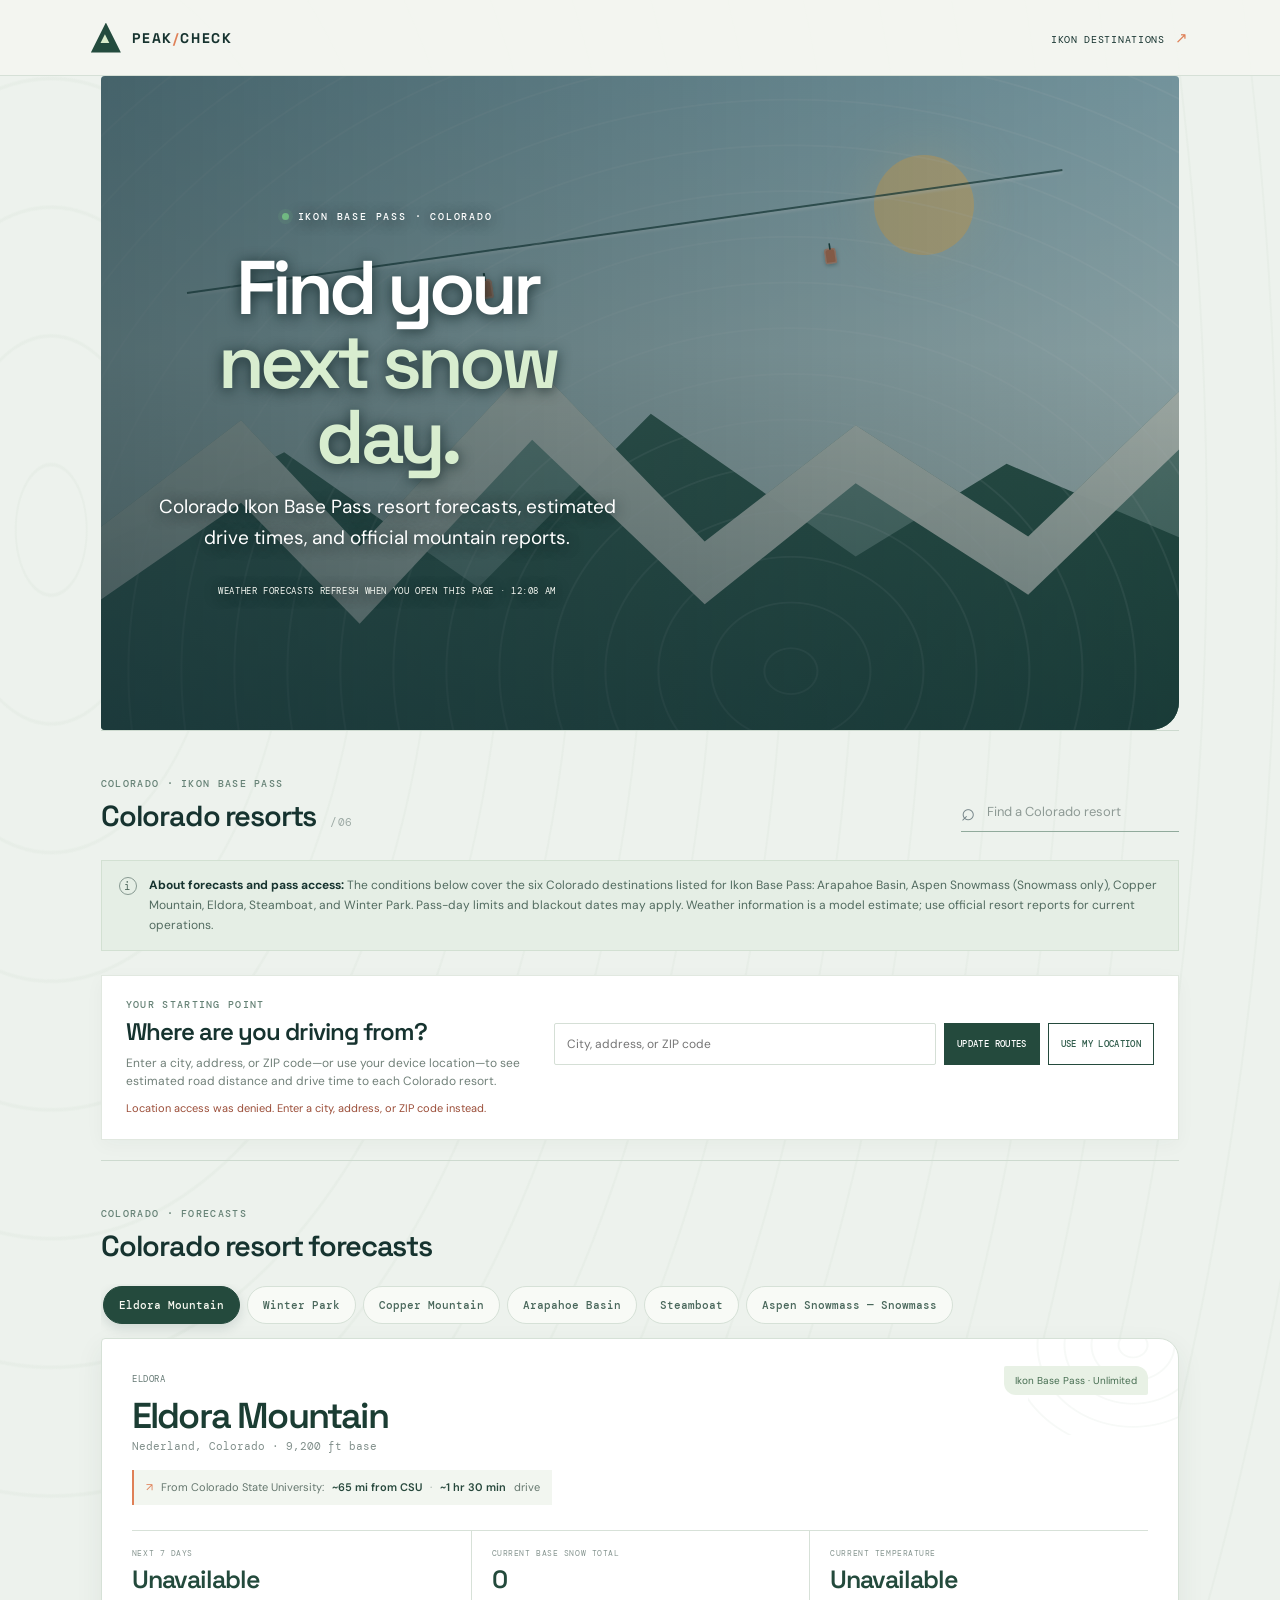
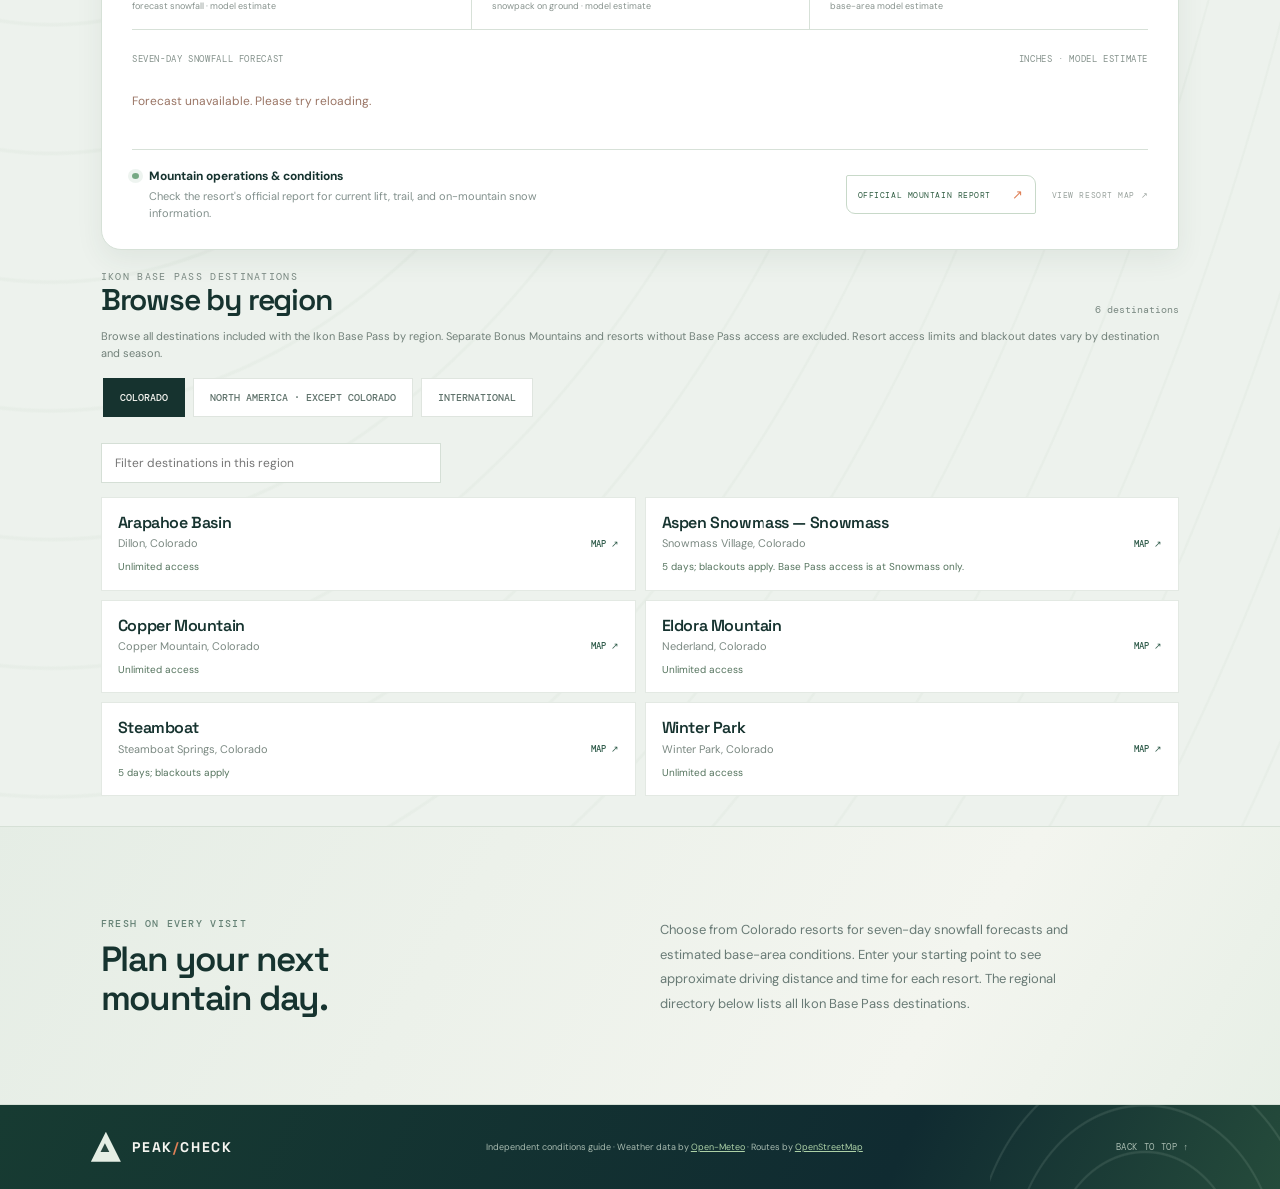
==== commit 7aa1a391: "Use visitor location by default for routes" ====
--- a/index.html
+++ b/index.html
@@ -16,6 +16,7 @@
   <link rel="stylesheet" href="ikon-directory.css">
   <link rel="stylesheet" href="hero-illustration.css?v=1">
   <script src="app.js?v=colorado-resort-forecasts-2" defer></script>
+  <script src="auto-location.js?v=1" defer></script>
   <script src="ikon-base-directory.js?v=base-pass-regions-1" defer></script>
 </head>
 <body>
@@ -30,7 +31,7 @@
     </section>
     <section class="toolbar" aria-label="Resort selection"><div><p class="section-kicker">COLORADO · IKON BASE PASS</p><h2>Colorado resorts <span id="resort-count"></span></h2></div><label class="search-wrap"><span aria-hidden="true">⌕</span><input id="search" type="search" placeholder="Find a Colorado resort" aria-label="Search Colorado resorts"></label></section>
     <div class="data-note"><span class="note-icon">i</span><p><strong>About forecasts and pass access:</strong> The conditions below cover the six Colorado destinations listed for Ikon Base Pass: Arapahoe Basin, Aspen Snowmass (Snowmass only), Copper Mountain, Eldora, Steamboat, and Winter Park. Pass-day limits and blackout dates may apply. Weather information is a model estimate; use official resort reports for current operations.</p></div>
-    <section class="origin-picker" aria-labelledby="origin-heading"><div class="origin-copy"><p class="section-kicker">YOUR STARTING POINT</p><h2 id="origin-heading">Where are you driving from?</h2><p>Enter a city, address, or ZIP code—or use your device location—to see estimated road distance and drive time to each Colorado resort.</p></div><form id="origin-form" class="origin-form"><label class="visually-hidden" for="origin-input">City, address, or ZIP code</label><input id="origin-input" name="origin" type="text" placeholder="City, address, or ZIP code" autocomplete="street-address"><button class="origin-submit" type="submit">UPDATE ROUTES</button><button id="use-location" class="origin-location" type="button">USE MY LOCATION</button></form><p id="origin-status" class="origin-status" role="status" aria-live="polite">Showing approximate distances and drive times from CSU Fort Collins.</p></section>
+    <section class="origin-picker" aria-labelledby="origin-heading"><div class="origin-copy"><p class="section-kicker">YOUR STARTING POINT</p><h2 id="origin-heading">Where are you driving from?</h2><p>Enter a city, address, or ZIP code—or use your device location—to see estimated road distance and drive time to each Colorado resort.</p></div><form id="origin-form" class="origin-form"><label class="visually-hidden" for="origin-input">City, address, or ZIP code</label><input id="origin-input" name="origin" type="text" placeholder="City, address, or ZIP code" autocomplete="street-address"><button class="origin-submit" type="submit">UPDATE ROUTES</button><button id="use-location" class="origin-location" type="button">USE MY LOCATION</button></form><p id="origin-status" class="origin-status" role="status" aria-live="polite">Requesting your location. You can deny permission or enter a starting point instead.</p></section>
     <section class="resort-explorer" aria-label="Colorado resort forecasts"><div class="toolbar"><div><p class="section-kicker">COLORADO · FORECASTS</p><h2 id="local-conditions-heading">Colorado resort forecasts</h2></div></div><div id="resort-tabs" class="resort-tabs" role="tablist" aria-label="Colorado resorts" aria-orientation="horizontal"></div><section id="resort-panel" class="resort-panel" role="tabpanel" aria-live="polite" aria-busy="true"><div class="loading-card">Loading Colorado resort forecasts<span class="loading-dots">...</span></div></section><p id="empty-state" class="empty-state" hidden>No resorts match that search. Try another name.</p></section>
     <section class="region-directory" aria-labelledby="directory-title"><div class="directory-heading"><div><p class="section-kicker">IKON BASE PASS DESTINATIONS</p><h2 id="directory-title">Browse by region</h2></div><p id="directory-count" aria-live="polite"></p></div><p class="base-pass-note">Browse all destinations included with the Ikon Base Pass by region. Separate Bonus Mountains and resorts without Base Pass access are excluded. Resort access limits and blackout dates vary by destination and season.</p><div class="region-tabs" role="tablist" aria-label="Resort regions"><button class="region-tab" id="region-colorado" type="button" role="tab" aria-selected="true" aria-controls="ikon-directory" tabindex="0" data-region-tab="colorado">COLORADO</button><button class="region-tab" id="region-north-america" type="button" role="tab" aria-selected="false" aria-controls="ikon-directory" tabindex="-1" data-region-tab="northAmerica">NORTH AMERICA · EXCEPT COLORADO</button><button class="region-tab" id="region-international" type="button" role="tab" aria-selected="false" aria-controls="ikon-directory" tabindex="-1" data-region-tab="international">INTERNATIONAL</button></div><label class="visually-hidden" for="directory-search">Filter destinations in selected region</label><input id="directory-search" class="directory-search" type="search" placeholder="Filter destinations in this region"><div id="ikon-directory" class="ikon-directory" role="tabpanel" aria-labelledby="region-colorado"></div><p id="directory-empty" class="directory-empty" hidden>No destinations match your search.</p></section>
     <section class="how-it-works"><div><p class="section-kicker">FRESH ON EVERY VISIT</p><h2>Plan your next<br>mountain day.</h2></div><p>Choose from Colorado resorts for seven-day snowfall forecasts and estimated base-area conditions. Enter your starting point to see approximate driving distance and time for each resort. The regional directory below lists all Ikon Base Pass destinations.</p></section>
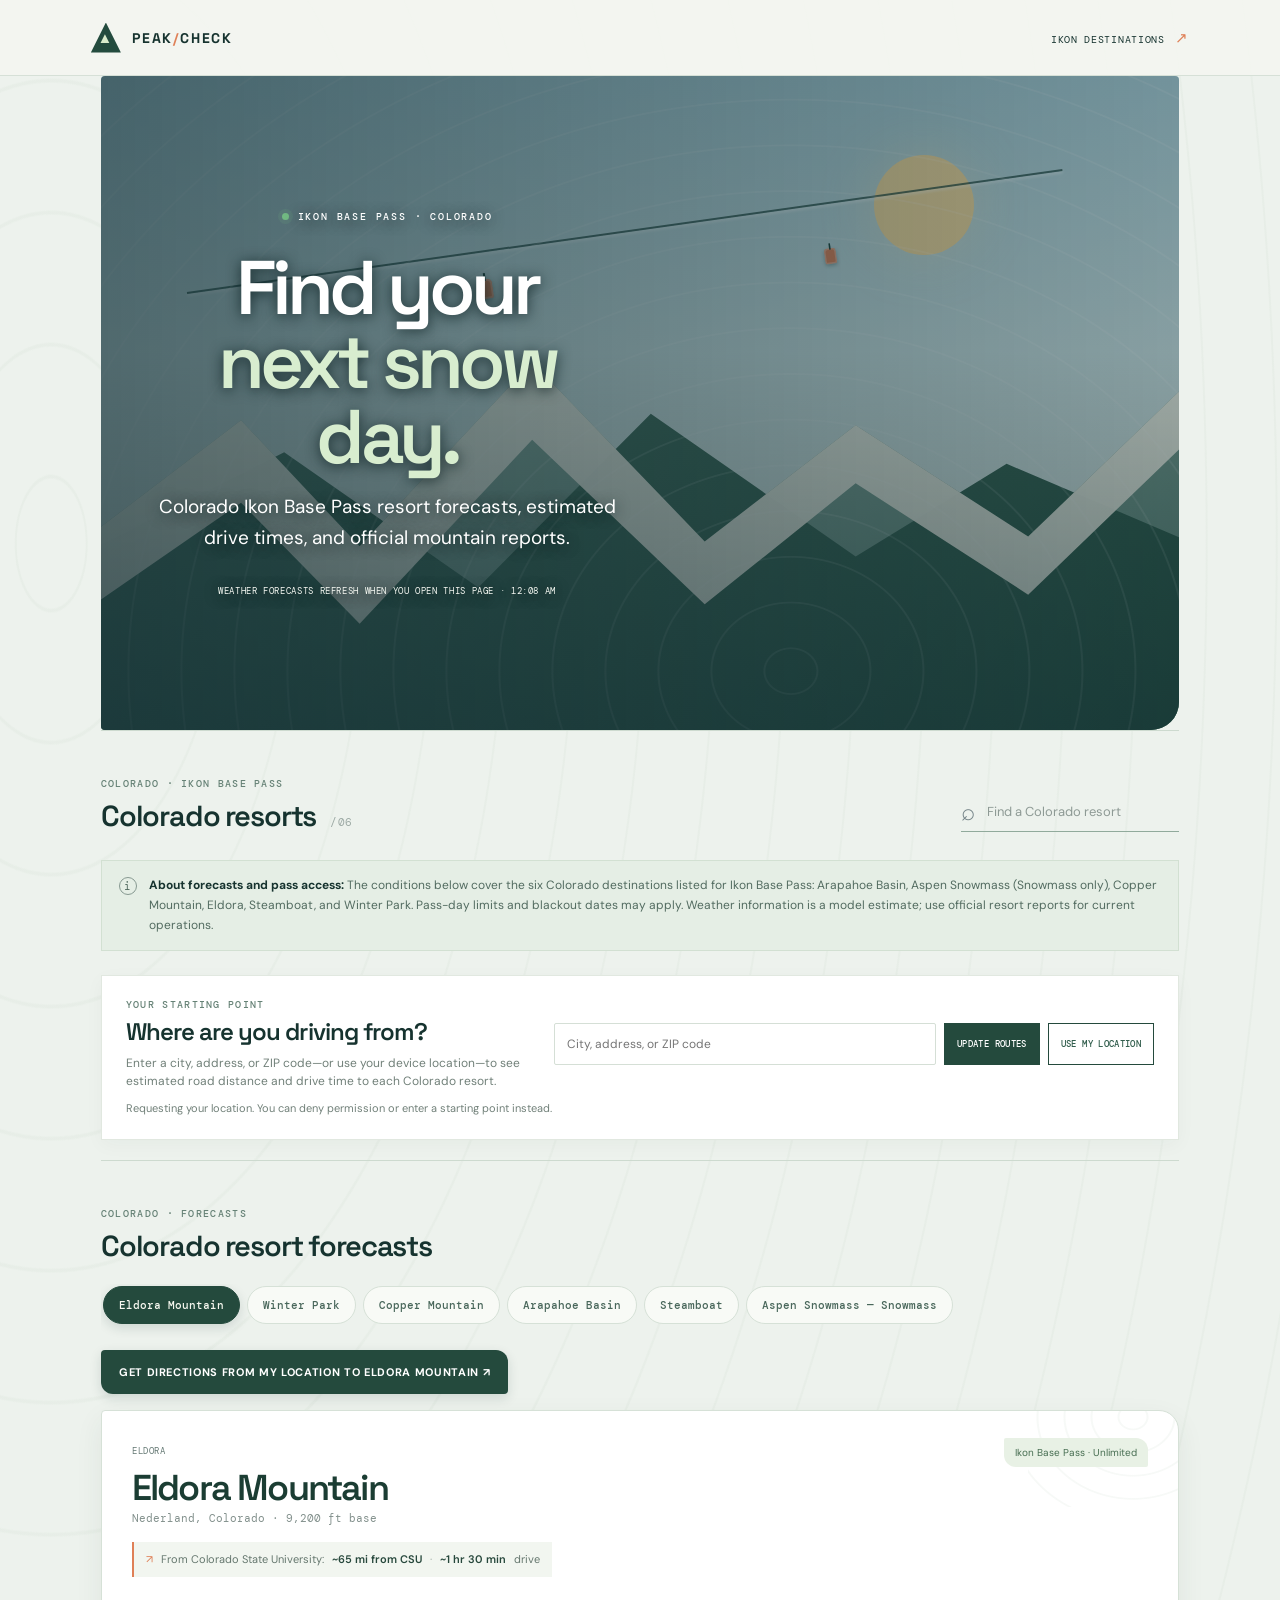
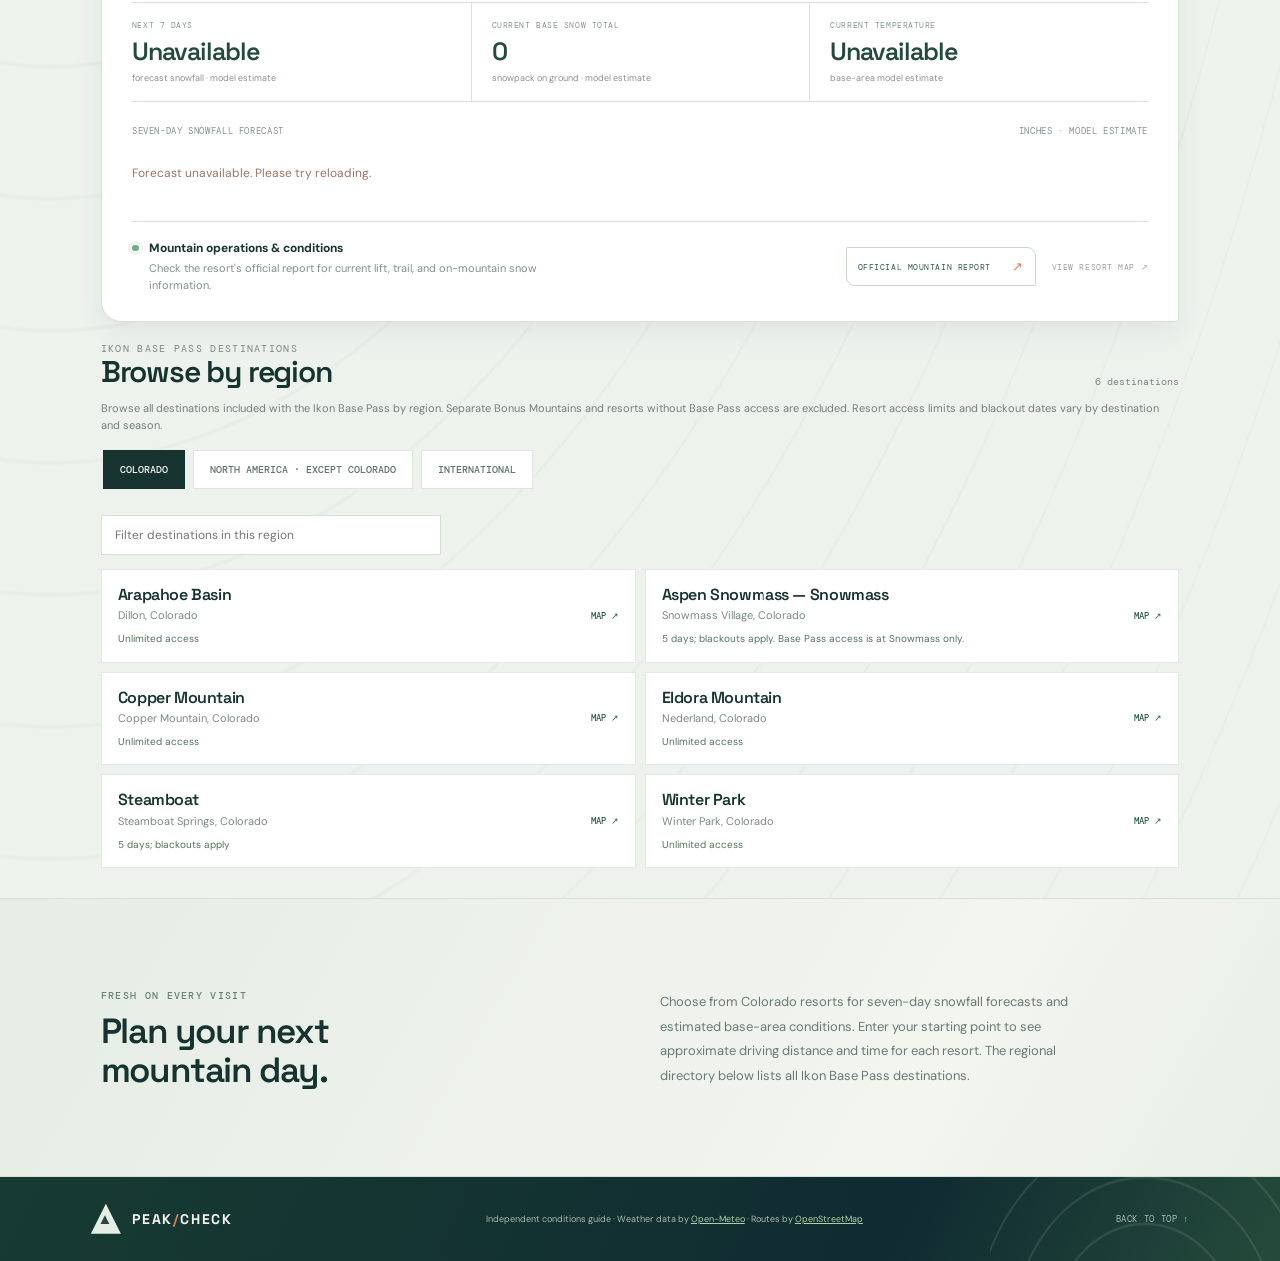
==== commit 41783a70: "Fix and surface resort directions button" ====
--- a/index.html
+++ b/index.html
@@ -16,7 +16,7 @@
   <link rel="stylesheet" href="ikon-directory.css">
   <link rel="stylesheet" href="hero-illustration.css?v=1">
   <script src="app.js?v=colorado-resort-forecasts-2" defer></script>
-  <script src="auto-location.js?v=1" defer></script>
+  <script src="auto-location.js?v=2" defer></script>
   <script src="ikon-base-directory.js?v=base-pass-regions-1" defer></script>
 </head>
 <body>
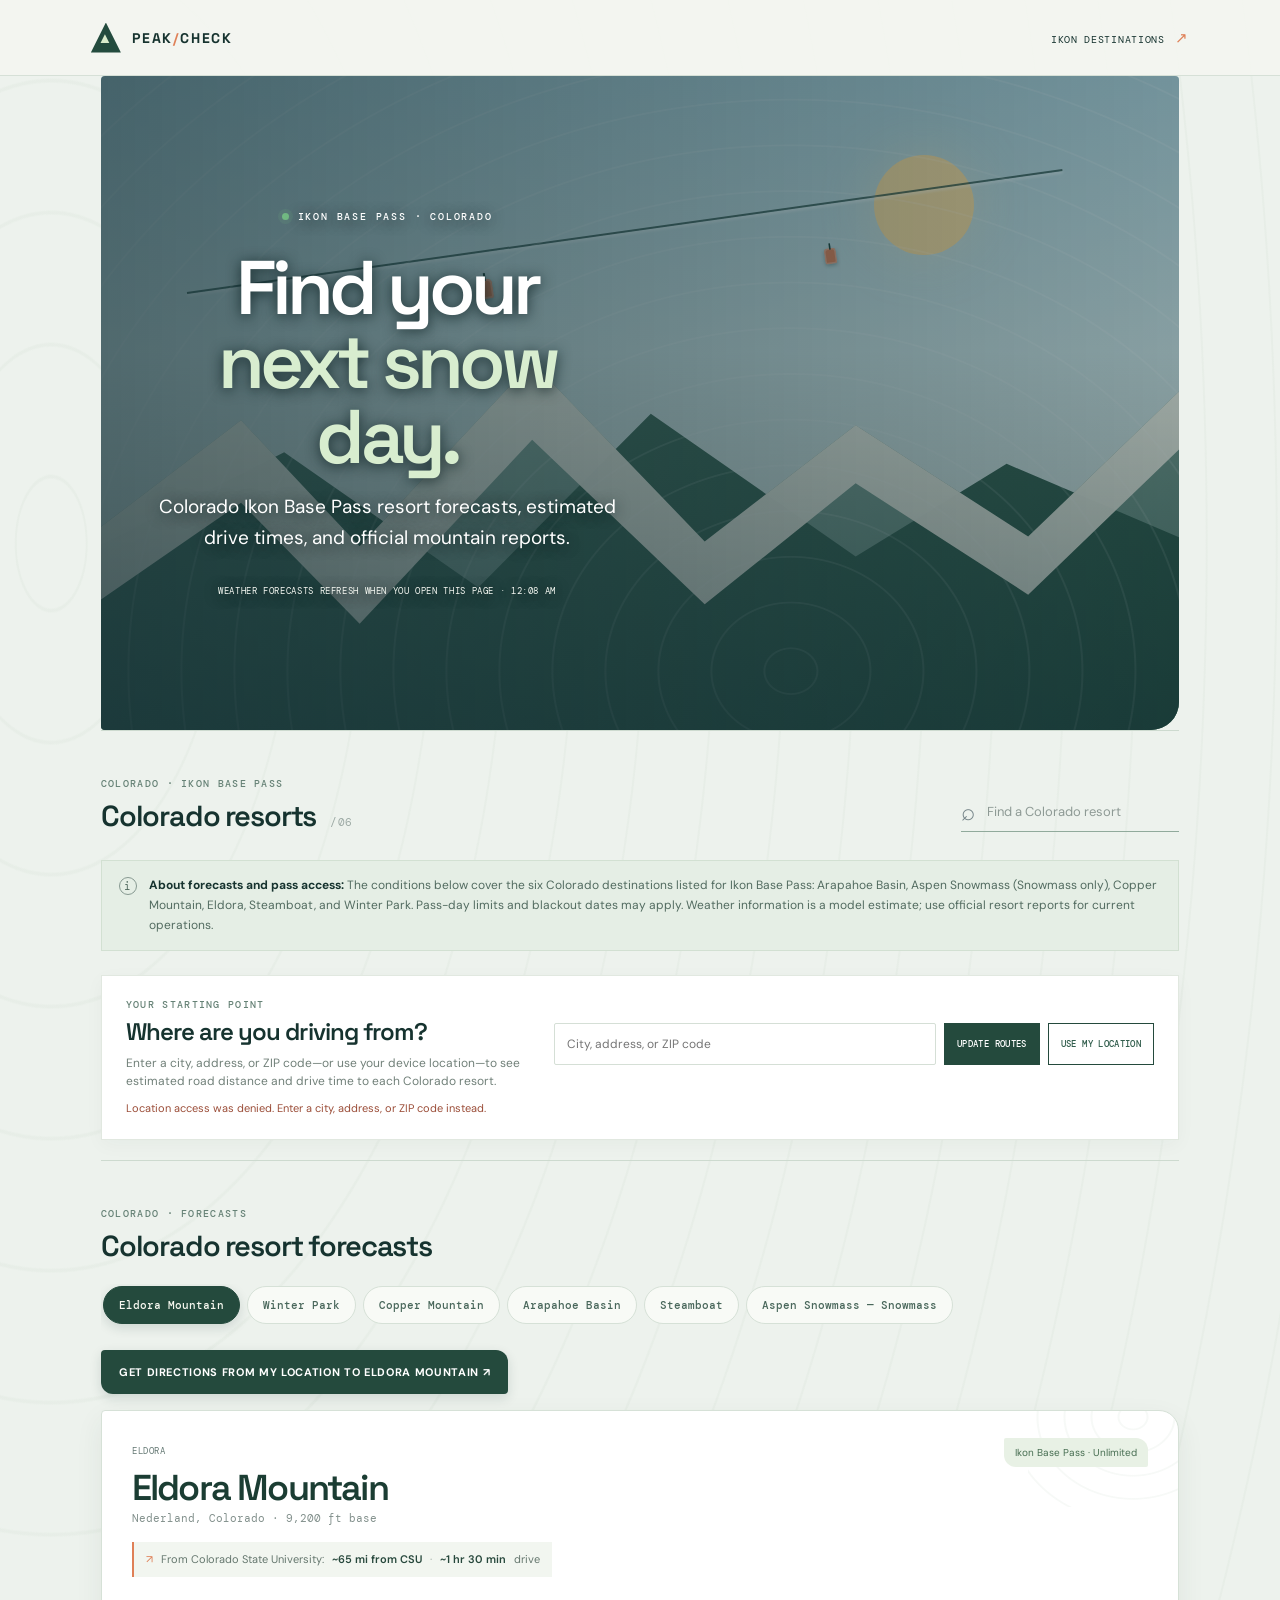
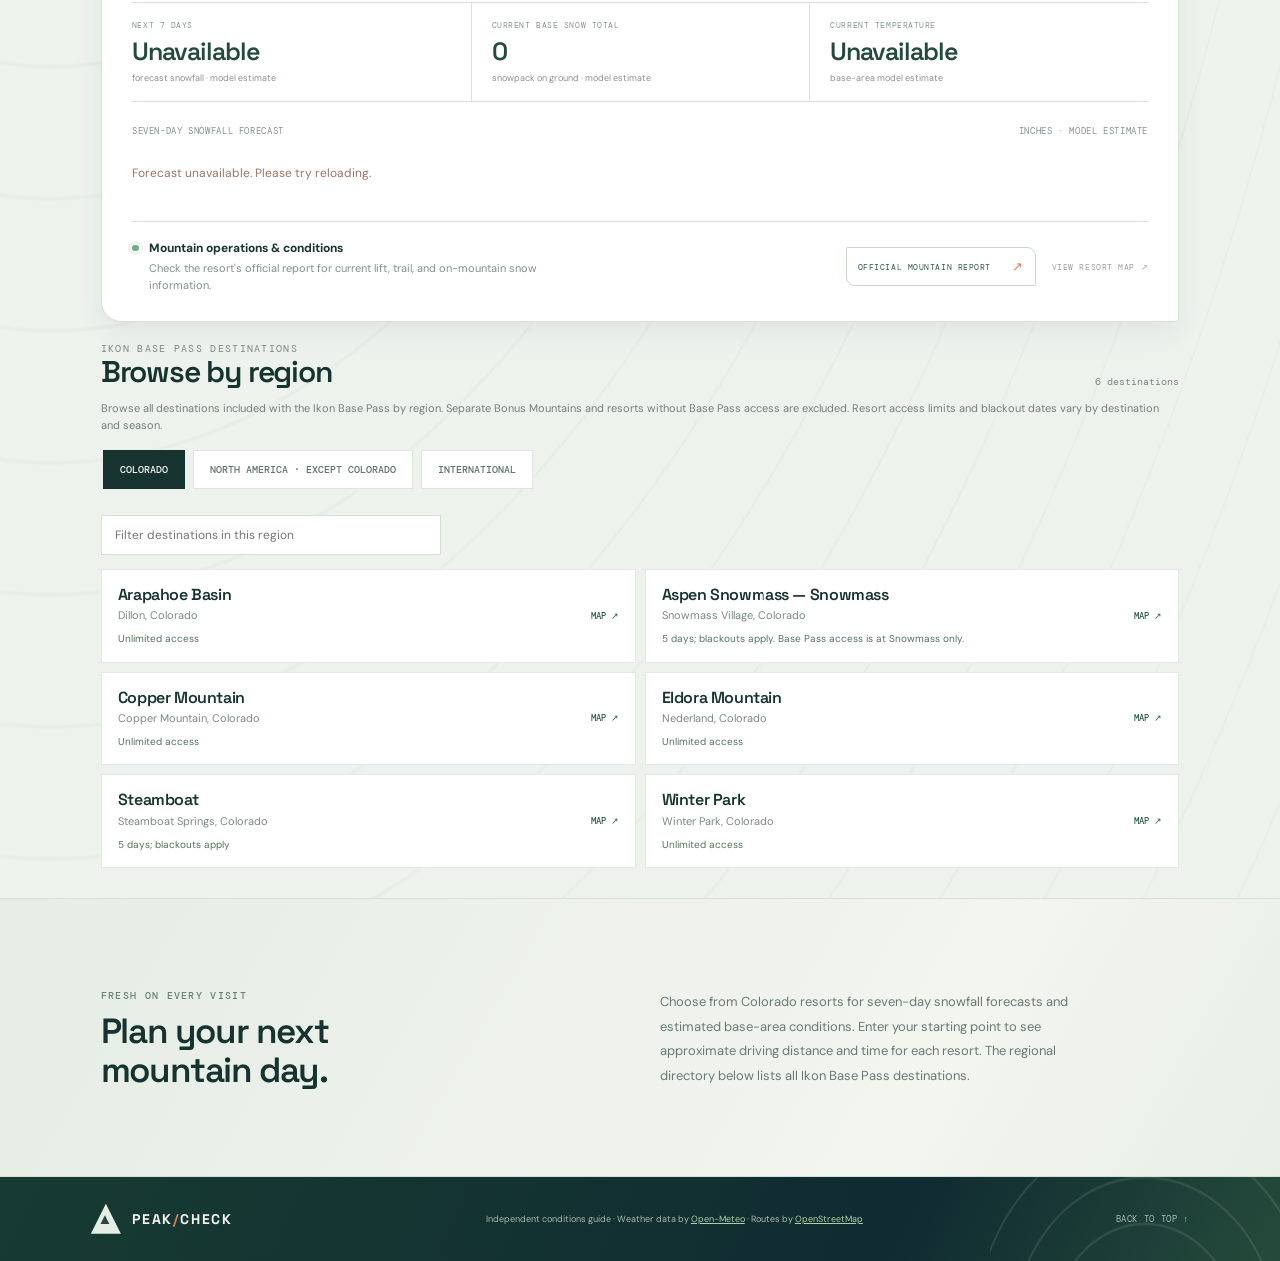
==== commit 93c71c53: "Convert site to progressive web app" ====
--- a/index.html
+++ b/index.html
@@ -6,6 +6,9 @@
   <meta name="theme-color" content="#102b32">
   <meta name="description" content="Colorado Ikon Base Pass resort forecasts, route estimates, and mountain reports.">
   <title>Ikon Base Pass Conditions</title>
+  <link rel="manifest" href="manifest.webmanifest">
+  <link rel="icon" href="icons/app-icon.svg" type="image/svg+xml">
+  <link rel="apple-touch-icon" href="icons/app-icon.svg">
   <link rel="preconnect" href="https://api.open-meteo.com">
   <link rel="preconnect" href="https://nominatim.openstreetmap.org">
   <link rel="preconnect" href="https://router.project-osrm.org">
@@ -16,7 +19,7 @@
   <link rel="stylesheet" href="ikon-directory.css">
   <link rel="stylesheet" href="hero-illustration.css?v=1">
   <script src="app.js?v=colorado-resort-forecasts-2" defer></script>
-  <script src="auto-location.js?v=2" defer></script>
+  <script src="auto-location.js?v=3" defer></script>
   <script src="ikon-base-directory.js?v=base-pass-regions-1" defer></script>
 </head>
 <body>
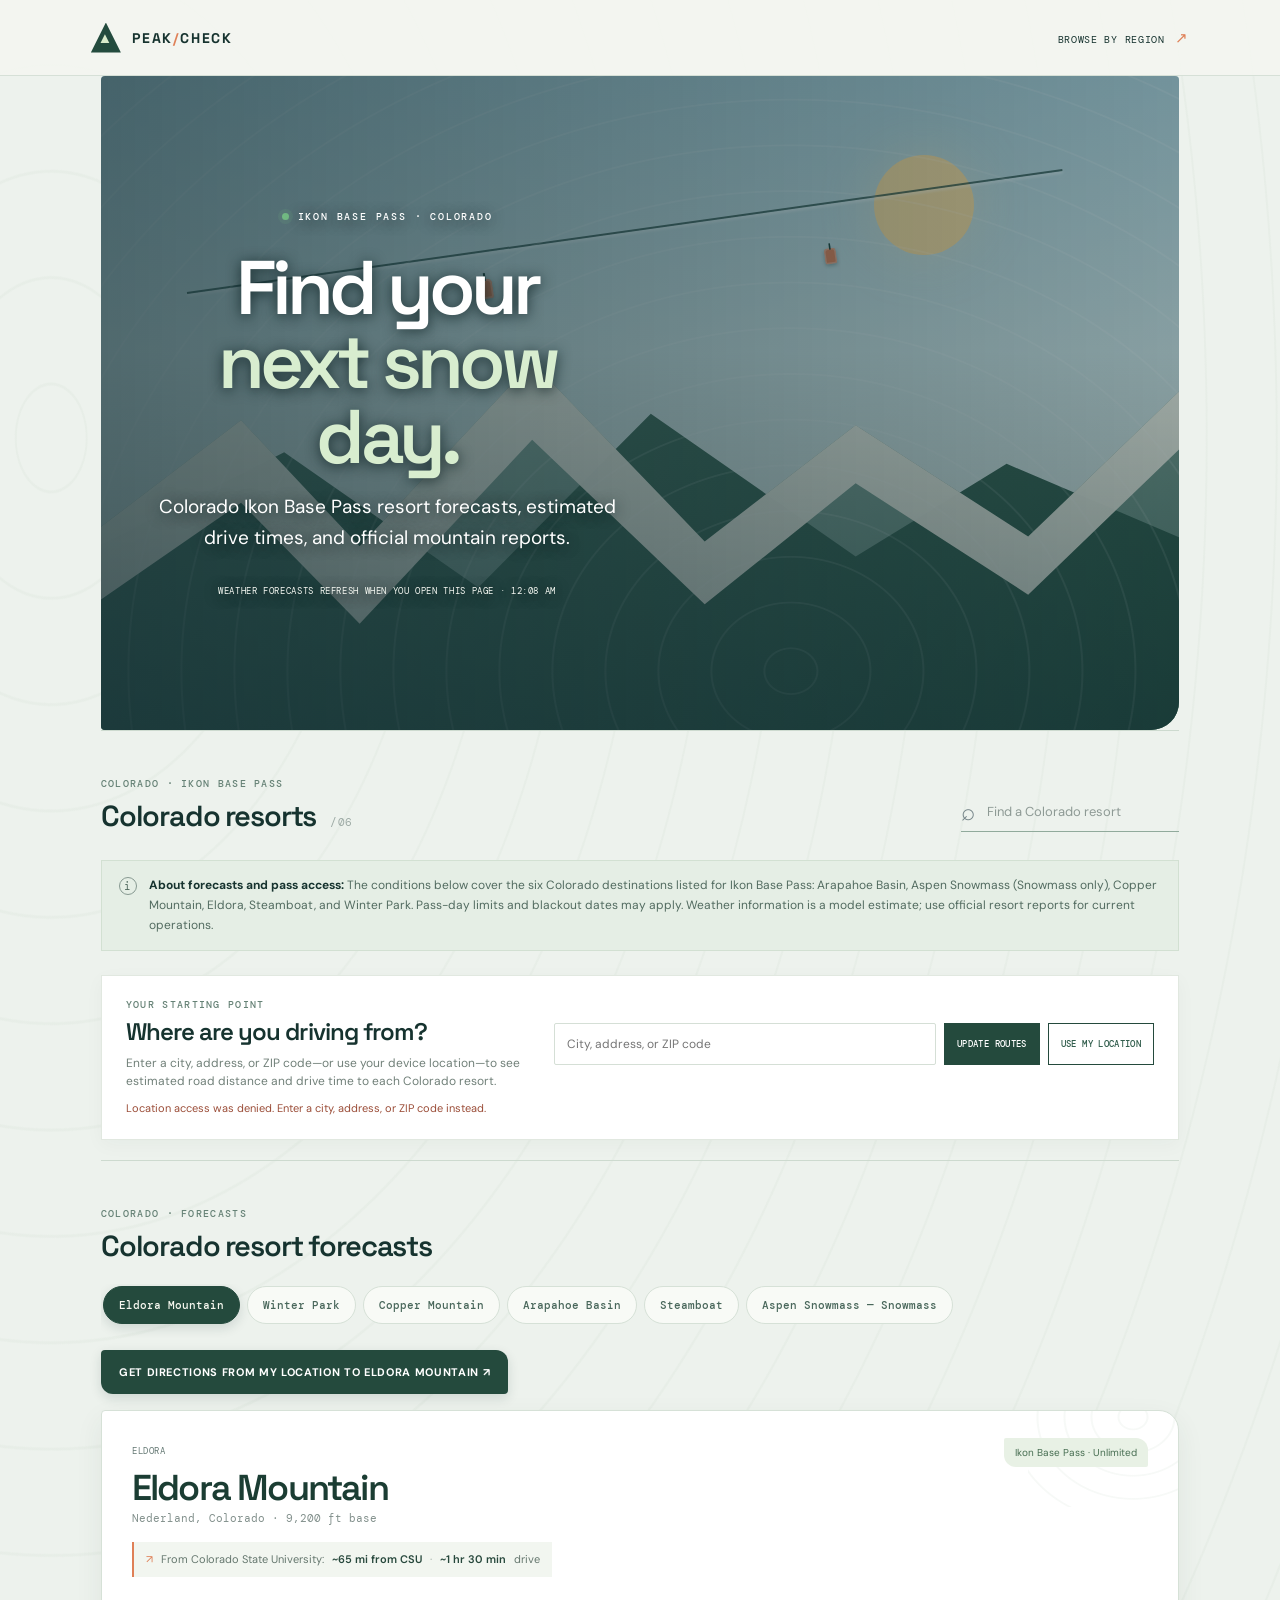
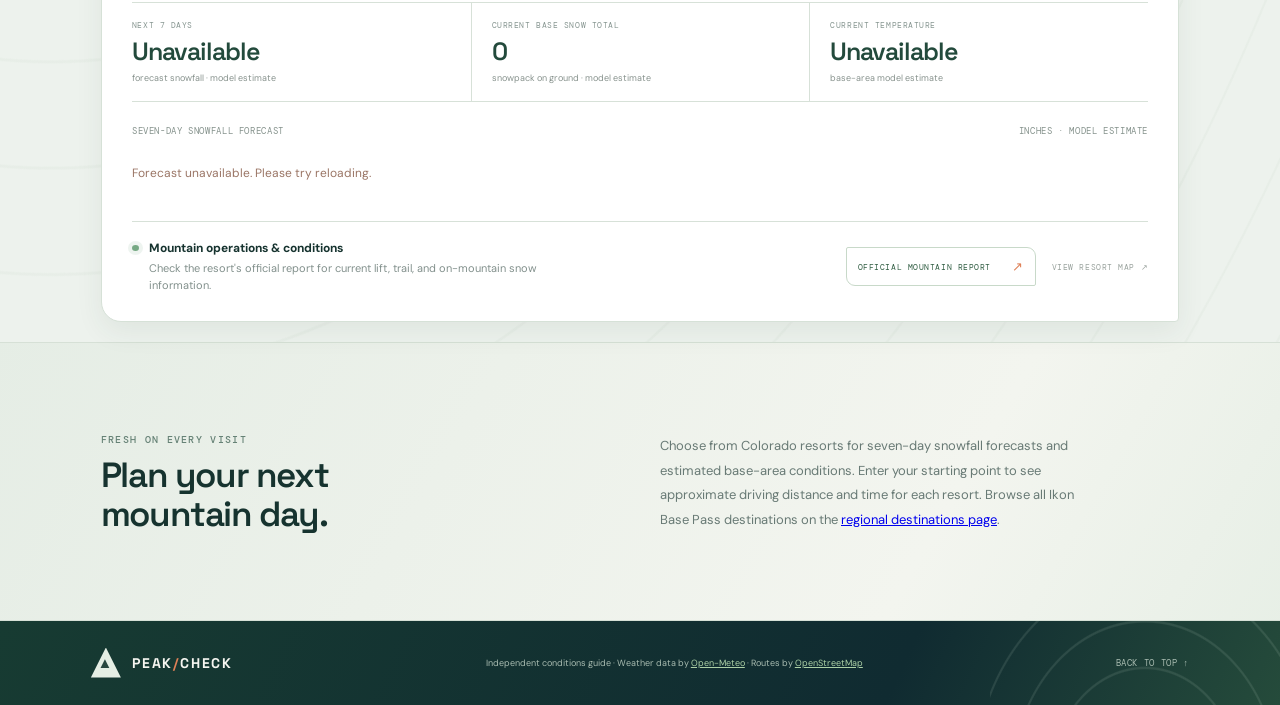
==== commit 95376b7a: "Move regional destination directory to its own page" ====
--- a/index.html
+++ b/index.html
@@ -24,8 +24,8 @@
 </head>
 <body>
   <header class="topbar">
-    <a class="brand" href="#top" aria-label="Colorado Ikon Conditions home"><span class="brand-mark">▲</span><span>PEAK<span class="brand-light">/</span>CHECK</span></a>
-    <a class="pass-link" href="https://www.ikonpass.com/en/destinations" target="_blank" rel="noreferrer">IKON DESTINATIONS <span aria-hidden="true">↗</span></a>
+    <a class="brand" href="./" aria-label="Colorado Ikon Conditions home"><span class="brand-mark">▲</span><span>PEAK<span class="brand-light">/</span>CHECK</span></a>
+    <nav aria-label="Main navigation"><a class="pass-link" href="destinations.html">BROWSE BY REGION <span aria-hidden="true">↗</span></a></nav>
   </header>
   <main id="top">
     <section class="hero">
@@ -36,9 +36,8 @@
     <div class="data-note"><span class="note-icon">i</span><p><strong>About forecasts and pass access:</strong> The conditions below cover the six Colorado destinations listed for Ikon Base Pass: Arapahoe Basin, Aspen Snowmass (Snowmass only), Copper Mountain, Eldora, Steamboat, and Winter Park. Pass-day limits and blackout dates may apply. Weather information is a model estimate; use official resort reports for current operations.</p></div>
     <section class="origin-picker" aria-labelledby="origin-heading"><div class="origin-copy"><p class="section-kicker">YOUR STARTING POINT</p><h2 id="origin-heading">Where are you driving from?</h2><p>Enter a city, address, or ZIP code—or use your device location—to see estimated road distance and drive time to each Colorado resort.</p></div><form id="origin-form" class="origin-form"><label class="visually-hidden" for="origin-input">City, address, or ZIP code</label><input id="origin-input" name="origin" type="text" placeholder="City, address, or ZIP code" autocomplete="street-address"><button class="origin-submit" type="submit">UPDATE ROUTES</button><button id="use-location" class="origin-location" type="button">USE MY LOCATION</button></form><p id="origin-status" class="origin-status" role="status" aria-live="polite">Requesting your location. You can deny permission or enter a starting point instead.</p></section>
     <section class="resort-explorer" aria-label="Colorado resort forecasts"><div class="toolbar"><div><p class="section-kicker">COLORADO · FORECASTS</p><h2 id="local-conditions-heading">Colorado resort forecasts</h2></div></div><div id="resort-tabs" class="resort-tabs" role="tablist" aria-label="Colorado resorts" aria-orientation="horizontal"></div><section id="resort-panel" class="resort-panel" role="tabpanel" aria-live="polite" aria-busy="true"><div class="loading-card">Loading Colorado resort forecasts<span class="loading-dots">...</span></div></section><p id="empty-state" class="empty-state" hidden>No resorts match that search. Try another name.</p></section>
-    <section class="region-directory" aria-labelledby="directory-title"><div class="directory-heading"><div><p class="section-kicker">IKON BASE PASS DESTINATIONS</p><h2 id="directory-title">Browse by region</h2></div><p id="directory-count" aria-live="polite"></p></div><p class="base-pass-note">Browse all destinations included with the Ikon Base Pass by region. Separate Bonus Mountains and resorts without Base Pass access are excluded. Resort access limits and blackout dates vary by destination and season.</p><div class="region-tabs" role="tablist" aria-label="Resort regions"><button class="region-tab" id="region-colorado" type="button" role="tab" aria-selected="true" aria-controls="ikon-directory" tabindex="0" data-region-tab="colorado">COLORADO</button><button class="region-tab" id="region-north-america" type="button" role="tab" aria-selected="false" aria-controls="ikon-directory" tabindex="-1" data-region-tab="northAmerica">NORTH AMERICA · EXCEPT COLORADO</button><button class="region-tab" id="region-international" type="button" role="tab" aria-selected="false" aria-controls="ikon-directory" tabindex="-1" data-region-tab="international">INTERNATIONAL</button></div><label class="visually-hidden" for="directory-search">Filter destinations in selected region</label><input id="directory-search" class="directory-search" type="search" placeholder="Filter destinations in this region"><div id="ikon-directory" class="ikon-directory" role="tabpanel" aria-labelledby="region-colorado"></div><p id="directory-empty" class="directory-empty" hidden>No destinations match your search.</p></section>
-    <section class="how-it-works"><div><p class="section-kicker">FRESH ON EVERY VISIT</p><h2>Plan your next<br>mountain day.</h2></div><p>Choose from Colorado resorts for seven-day snowfall forecasts and estimated base-area conditions. Enter your starting point to see approximate driving distance and time for each resort. The regional directory below lists all Ikon Base Pass destinations.</p></section>
+    <section class="how-it-works"><div><p class="section-kicker">FRESH ON EVERY VISIT</p><h2>Plan your next<br>mountain day.</h2></div><p>Choose from Colorado resorts for seven-day snowfall forecasts and estimated base-area conditions. Enter your starting point to see approximate driving distance and time for each resort. Browse all Ikon Base Pass destinations on the <a href="destinations.html">regional destinations page</a>.</p></section>
   </main>
-  <footer><a class="brand footer-brand" href="#top"><span class="brand-mark">▲</span><span>PEAK<span class="brand-light">/</span>CHECK</span></a><span>Independent conditions guide · Weather data by <a href="https://open-meteo.com/" target="_blank" rel="noreferrer">Open-Meteo</a> · Routes by <a href="https://www.openstreetmap.org/copyright" target="_blank" rel="noreferrer">OpenStreetMap</a></span><a href="#top">BACK TO TOP ↑</a></footer>
+  <footer><a class="brand footer-brand" href="./"><span class="brand-mark">▲</span><span>PEAK<span class="brand-light">/</span>CHECK</span></a><span>Independent conditions guide · Weather data by <a href="https://open-meteo.com/" target="_blank" rel="noreferrer">Open-Meteo</a> · Routes by <a href="https://www.openstreetmap.org/copyright" target="_blank" rel="noreferrer">OpenStreetMap</a></span><a href="#top">BACK TO TOP ↑</a></footer>
 </body>
 </html>
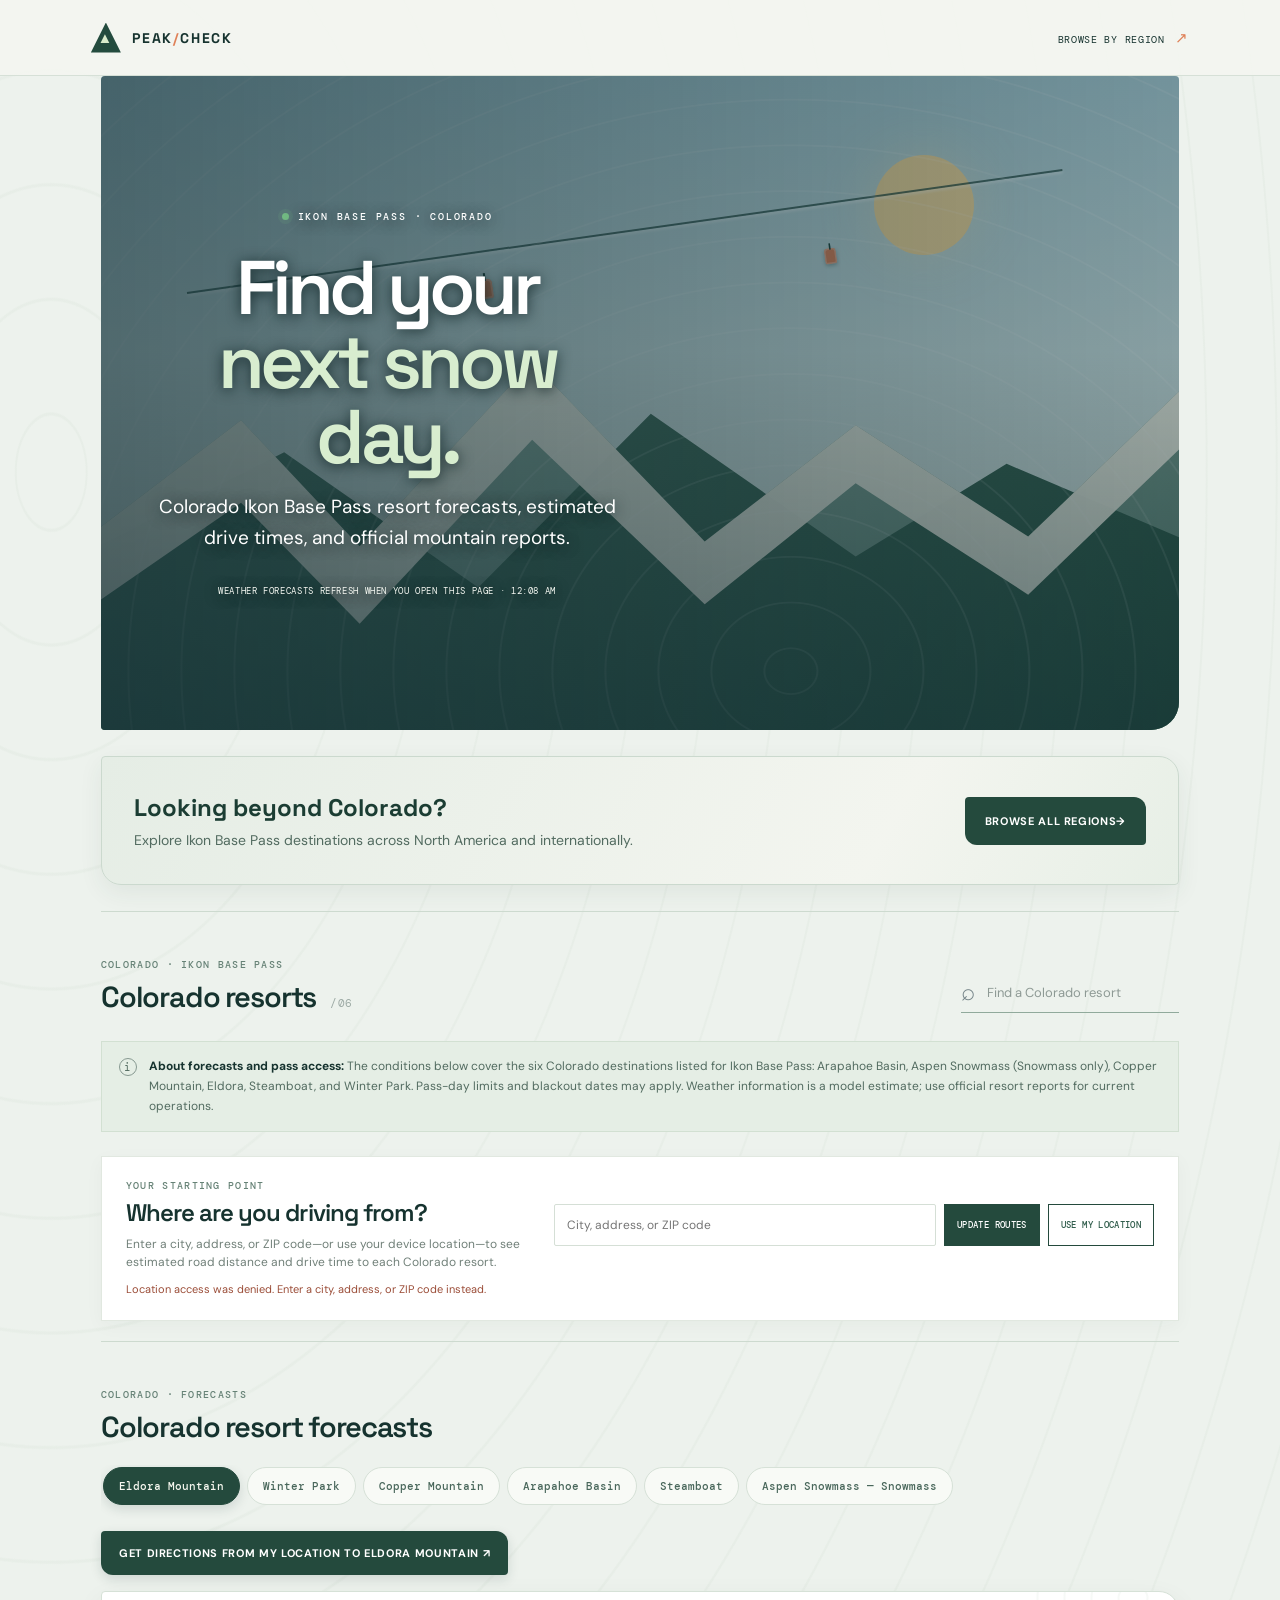
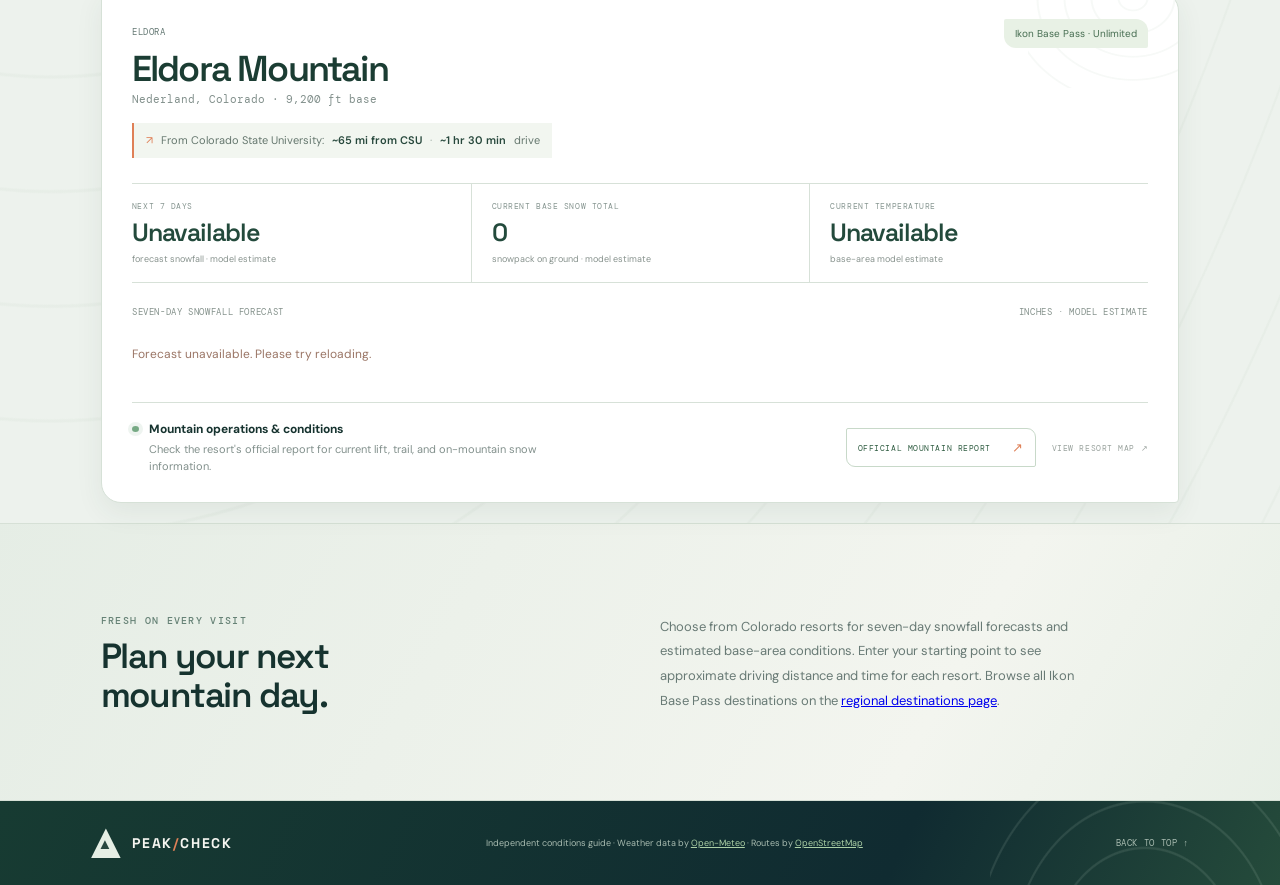
==== commit ce8f6ac8: "Make Browse by Region link prominent on home page" ====
--- a/index.html
+++ b/index.html
@@ -18,6 +18,14 @@
   <link rel="stylesheet" href="resort-distance.css">
   <link rel="stylesheet" href="ikon-directory.css">
   <link rel="stylesheet" href="hero-illustration.css?v=1">
+  <style>
+    .browse-regions-cta{display:flex;align-items:center;justify-content:space-between;gap:20px;margin:26px 0;padding:clamp(20px,4vw,32px);border:1px solid #cbd9ce;border-radius:4px 20px 4px 20px;background:linear-gradient(120deg,#e5ede5,#f3f5ef 72%,#e7efe6);box-shadow:0 8px 24px #294b3712}
+    .browse-regions-cta p{margin:0;color:#526b60;font-size:14px;line-height:1.55}
+    .browse-regions-cta strong{display:block;margin-bottom:4px;color:#1b3d33;font-family:var(--display);font-size:clamp(18px,2.4vw,24px)}
+    .browse-regions-cta a{flex:0 0 auto;display:inline-flex;align-items:center;justify-content:center;min-height:48px;padding:13px 20px;border-radius:4px 12px 4px 12px;background:#244a3d;color:#fff;font-size:11px;font-weight:700;letter-spacing:.06em;text-decoration:none}
+    .browse-regions-cta a:hover,.browse-regions-cta a:focus-visible{background:#315e4b;color:#fff;outline:2px solid #df8057;outline-offset:3px}
+    @media(max-width:600px){.browse-regions-cta{align-items:stretch;flex-direction:column}.browse-regions-cta a{width:100%}}
+  </style>
   <script src="app.js?v=colorado-resort-forecasts-2" defer></script>
   <script src="auto-location.js?v=3" defer></script>
   <script src="ikon-base-directory.js?v=base-pass-regions-1" defer></script>
@@ -25,18 +33,19 @@
 <body>
   <header class="topbar">
     <a class="brand" href="./" aria-label="Colorado Ikon Conditions home"><span class="brand-mark">▲</span><span>PEAK<span class="brand-light">/</span>CHECK</span></a>
-    <nav aria-label="Main navigation"><a class="pass-link" href="destinations.html">BROWSE BY REGION <span aria-hidden="true">↗</span></a></nav>
+    <nav aria-label="Main navigation"><a class="pass-link" href="./destinations.html">BROWSE BY REGION <span aria-hidden="true">↗</span></a></nav>
   </header>
   <main id="top">
     <section class="hero">
       <div class="hero-art" aria-hidden="true"><span class="hero-sun"></span><span class="hero-ridge hero-ridge-back"></span><span class="hero-ridge hero-ridge-front"></span><span class="hero-ridge hero-ridge-snow"></span><span class="hero-lift-line"></span><span class="hero-lift-cabin hero-lift-cabin-one"></span><span class="hero-lift-cabin hero-lift-cabin-two"></span></div>
       <div class="hero-copy"><p class="eyebrow"><span class="live-dot"></span> IKON BASE PASS · COLORADO</p><h1>Find your<br><span>next snow day.</span></h1><p class="intro">Colorado Ikon Base Pass resort forecasts, estimated drive times, and official mountain reports.</p><p class="updated">WEATHER FORECASTS REFRESH WHEN YOU OPEN THIS PAGE <span id="updated-at"></span></p></div>
     </section>
+    <section class="browse-regions-cta" aria-label="Browse all Ikon destinations"><p><strong>Looking beyond Colorado?</strong>Explore Ikon Base Pass destinations across North America and internationally.</p><a href="./destinations.html">BROWSE ALL REGIONS <span aria-hidden="true">→</span></a></section>
     <section class="toolbar" aria-label="Resort selection"><div><p class="section-kicker">COLORADO · IKON BASE PASS</p><h2>Colorado resorts <span id="resort-count"></span></h2></div><label class="search-wrap"><span aria-hidden="true">⌕</span><input id="search" type="search" placeholder="Find a Colorado resort" aria-label="Search Colorado resorts"></label></section>
     <div class="data-note"><span class="note-icon">i</span><p><strong>About forecasts and pass access:</strong> The conditions below cover the six Colorado destinations listed for Ikon Base Pass: Arapahoe Basin, Aspen Snowmass (Snowmass only), Copper Mountain, Eldora, Steamboat, and Winter Park. Pass-day limits and blackout dates may apply. Weather information is a model estimate; use official resort reports for current operations.</p></div>
     <section class="origin-picker" aria-labelledby="origin-heading"><div class="origin-copy"><p class="section-kicker">YOUR STARTING POINT</p><h2 id="origin-heading">Where are you driving from?</h2><p>Enter a city, address, or ZIP code—or use your device location—to see estimated road distance and drive time to each Colorado resort.</p></div><form id="origin-form" class="origin-form"><label class="visually-hidden" for="origin-input">City, address, or ZIP code</label><input id="origin-input" name="origin" type="text" placeholder="City, address, or ZIP code" autocomplete="street-address"><button class="origin-submit" type="submit">UPDATE ROUTES</button><button id="use-location" class="origin-location" type="button">USE MY LOCATION</button></form><p id="origin-status" class="origin-status" role="status" aria-live="polite">Requesting your location. You can deny permission or enter a starting point instead.</p></section>
     <section class="resort-explorer" aria-label="Colorado resort forecasts"><div class="toolbar"><div><p class="section-kicker">COLORADO · FORECASTS</p><h2 id="local-conditions-heading">Colorado resort forecasts</h2></div></div><div id="resort-tabs" class="resort-tabs" role="tablist" aria-label="Colorado resorts" aria-orientation="horizontal"></div><section id="resort-panel" class="resort-panel" role="tabpanel" aria-live="polite" aria-busy="true"><div class="loading-card">Loading Colorado resort forecasts<span class="loading-dots">...</span></div></section><p id="empty-state" class="empty-state" hidden>No resorts match that search. Try another name.</p></section>
-    <section class="how-it-works"><div><p class="section-kicker">FRESH ON EVERY VISIT</p><h2>Plan your next<br>mountain day.</h2></div><p>Choose from Colorado resorts for seven-day snowfall forecasts and estimated base-area conditions. Enter your starting point to see approximate driving distance and time for each resort. Browse all Ikon Base Pass destinations on the <a href="destinations.html">regional destinations page</a>.</p></section>
+    <section class="how-it-works"><div><p class="section-kicker">FRESH ON EVERY VISIT</p><h2>Plan your next<br>mountain day.</h2></div><p>Choose from Colorado resorts for seven-day snowfall forecasts and estimated base-area conditions. Enter your starting point to see approximate driving distance and time for each resort. Browse all Ikon Base Pass destinations on the <a href="./destinations.html">regional destinations page</a>.</p></section>
   </main>
   <footer><a class="brand footer-brand" href="./"><span class="brand-mark">▲</span><span>PEAK<span class="brand-light">/</span>CHECK</span></a><span>Independent conditions guide · Weather data by <a href="https://open-meteo.com/" target="_blank" rel="noreferrer">Open-Meteo</a> · Routes by <a href="https://www.openstreetmap.org/copyright" target="_blank" rel="noreferrer">OpenStreetMap</a></span><a href="#top">BACK TO TOP ↑</a></footer>
 </body>
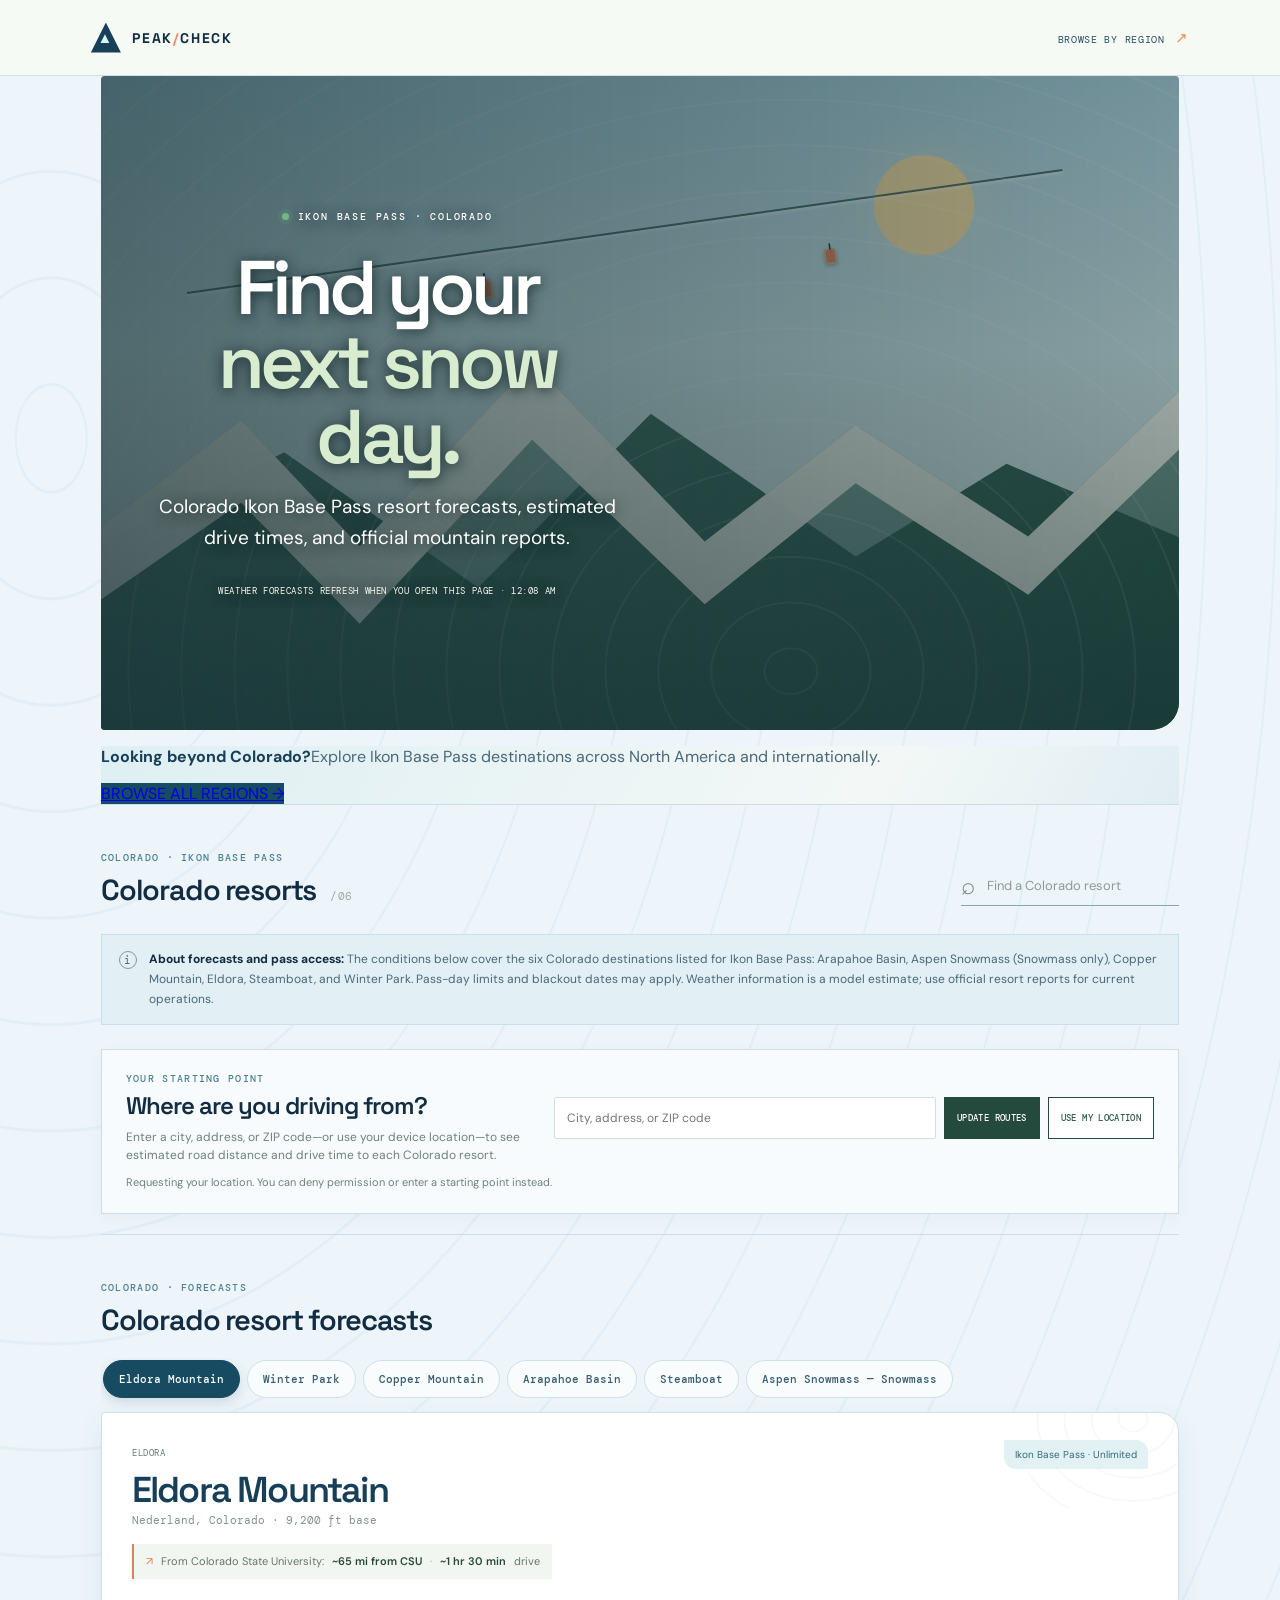
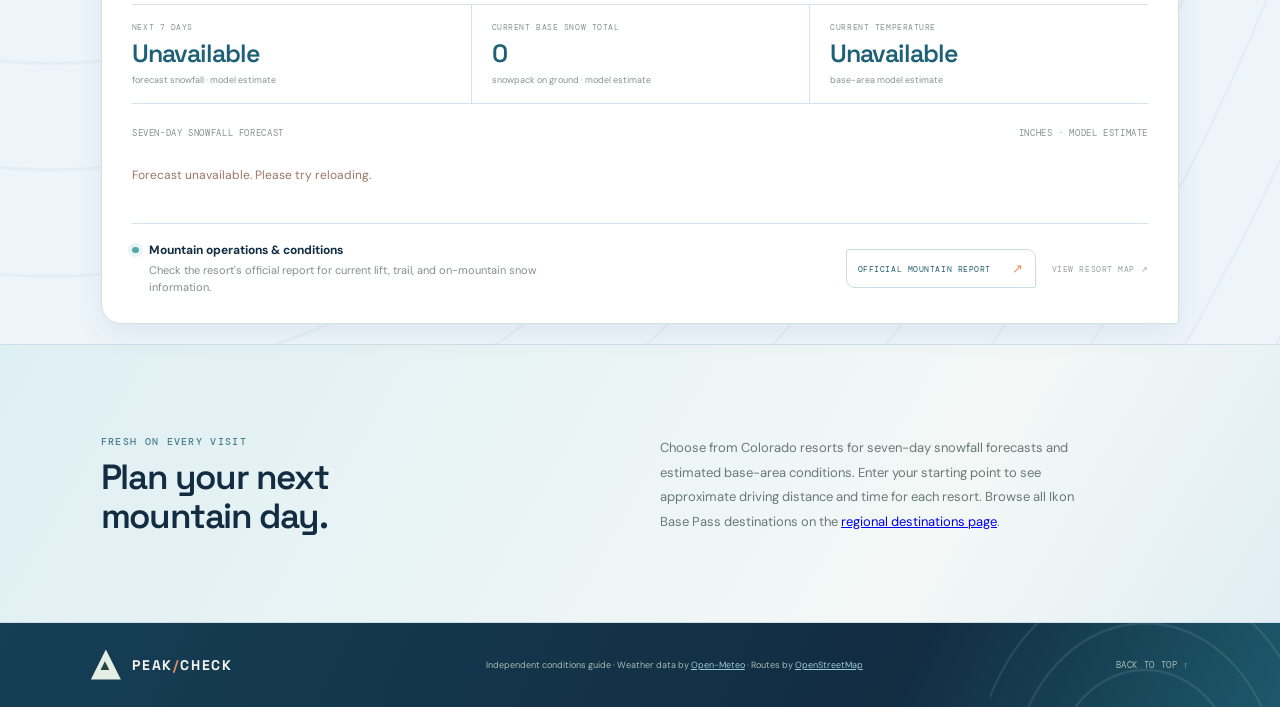
==== commit c773f60f: "Refresh site colors and visualize forecast snowfall" ====
--- a/index.html
+++ b/index.html
@@ -3,7 +3,7 @@
 <head>
   <meta charset="utf-8">
   <meta name="viewport" content="width=device-width, initial-scale=1">
-  <meta name="theme-color" content="#102b32">
+  <meta name="theme-color" content="#174b61">
   <meta name="description" content="Colorado Ikon Base Pass resort forecasts, route estimates, and mountain reports.">
   <title>Ikon Base Pass Conditions</title>
   <link rel="manifest" href="manifest.webmanifest">
@@ -17,22 +17,15 @@
   <link rel="stylesheet" href="mountain-theme.css">
   <link rel="stylesheet" href="resort-distance.css">
   <link rel="stylesheet" href="ikon-directory.css">
+  <link rel="stylesheet" href="winter-refresh.css?v=1">
   <link rel="stylesheet" href="hero-illustration.css?v=1">
-  <style>
-    .browse-regions-cta{display:flex;align-items:center;justify-content:space-between;gap:20px;margin:26px 0;padding:clamp(20px,4vw,32px);border:1px solid #cbd9ce;border-radius:4px 20px 4px 20px;background:linear-gradient(120deg,#e5ede5,#f3f5ef 72%,#e7efe6);box-shadow:0 8px 24px #294b3712}
-    .browse-regions-cta p{margin:0;color:#526b60;font-size:14px;line-height:1.55}
-    .browse-regions-cta strong{display:block;margin-bottom:4px;color:#1b3d33;font-family:var(--display);font-size:clamp(18px,2.4vw,24px)}
-    .browse-regions-cta a{flex:0 0 auto;display:inline-flex;align-items:center;justify-content:center;min-height:48px;padding:13px 20px;border-radius:4px 12px 4px 12px;background:#244a3d;color:#fff;font-size:11px;font-weight:700;letter-spacing:.06em;text-decoration:none}
-    .browse-regions-cta a:hover,.browse-regions-cta a:focus-visible{background:#315e4b;color:#fff;outline:2px solid #df8057;outline-offset:3px}
-    @media(max-width:600px){.browse-regions-cta{align-items:stretch;flex-direction:column}.browse-regions-cta a{width:100%}}
-  </style>
   <script src="app.js?v=colorado-resort-forecasts-2" defer></script>
-  <script src="auto-location.js?v=3" defer></script>
-  <script src="ikon-base-directory.js?v=base-pass-regions-1" defer></script>
+  <script src="ikon-base-directory.js?v=regional-forecast-coordinates-1" defer></script>
+  <script src="snowfall-visuals.js?v=1" defer></script>
 </head>
 <body>
   <header class="topbar">
-    <a class="brand" href="./" aria-label="Colorado Ikon Conditions home"><span class="brand-mark">▲</span><span>PEAK<span class="brand-light">/</span>CHECK</span></a>
+    <a class="brand" href="#top" aria-label="Colorado Ikon Conditions home"><span class="brand-mark">▲</span><span>PEAK<span class="brand-light">/</span>CHECK</span></a>
     <nav aria-label="Main navigation"><a class="pass-link" href="./destinations.html">BROWSE BY REGION <span aria-hidden="true">↗</span></a></nav>
   </header>
   <main id="top">
@@ -47,6 +40,6 @@
     <section class="resort-explorer" aria-label="Colorado resort forecasts"><div class="toolbar"><div><p class="section-kicker">COLORADO · FORECASTS</p><h2 id="local-conditions-heading">Colorado resort forecasts</h2></div></div><div id="resort-tabs" class="resort-tabs" role="tablist" aria-label="Colorado resorts" aria-orientation="horizontal"></div><section id="resort-panel" class="resort-panel" role="tabpanel" aria-live="polite" aria-busy="true"><div class="loading-card">Loading Colorado resort forecasts<span class="loading-dots">...</span></div></section><p id="empty-state" class="empty-state" hidden>No resorts match that search. Try another name.</p></section>
     <section class="how-it-works"><div><p class="section-kicker">FRESH ON EVERY VISIT</p><h2>Plan your next<br>mountain day.</h2></div><p>Choose from Colorado resorts for seven-day snowfall forecasts and estimated base-area conditions. Enter your starting point to see approximate driving distance and time for each resort. Browse all Ikon Base Pass destinations on the <a href="./destinations.html">regional destinations page</a>.</p></section>
   </main>
-  <footer><a class="brand footer-brand" href="./"><span class="brand-mark">▲</span><span>PEAK<span class="brand-light">/</span>CHECK</span></a><span>Independent conditions guide · Weather data by <a href="https://open-meteo.com/" target="_blank" rel="noreferrer">Open-Meteo</a> · Routes by <a href="https://www.openstreetmap.org/copyright" target="_blank" rel="noreferrer">OpenStreetMap</a></span><a href="#top">BACK TO TOP ↑</a></footer>
+  <footer><a class="brand footer-brand" href="#top"><span class="brand-mark">▲</span><span>PEAK<span class="brand-light">/</span>CHECK</span></a><span>Independent conditions guide · Weather data by <a href="https://open-meteo.com/" target="_blank" rel="noreferrer">Open-Meteo</a> · Routes by <a href="https://www.openstreetmap.org/copyright" target="_blank" rel="noreferrer">OpenStreetMap</a></span><a href="#top">BACK TO TOP ↑</a></footer>
 </body>
 </html>
--- a/ikon-directory.css
+++ b/ikon-directory.css
@@ -1,3 +1,3 @@
-/* Ikon Base Pass regional destination directory */
-.region-tabs{display:flex;gap:8px;overflow-x:auto;margin:0 0 16px;padding:2px 2px 10px}.region-tab{flex:0 0 auto;padding:12px 16px;border:1px solid #dfe5df;background:#fff;color:#5f726b;font:500 10px var(--mono);cursor:pointer}.region-tab[aria-selected="true"]{border-color:var(--ink);background:var(--ink);color:#f5f5f0}.region-tab:focus-visible,.ikon-destination a:focus-visible{outline:3px solid #f2784b;outline-offset:3px}.directory-heading{display:flex;justify-content:space-between;align-items:end;gap:12px;margin:0 0 12px}.directory-heading h2{margin:0;font:600 clamp(21px,3vw,30px)/1.1 var(--display);letter-spacing:-.04em}.directory-heading p{margin:0;color:#7a8982;font:10px var(--mono)}.directory-search{width:min(100%,340px);margin:0 0 14px;padding:11px 13px;border:1px solid #d5dfd6;background:#fff;color:var(--ink);font:12px var(--sans)}.directory-search:focus{outline:2px solid #8eae98;outline-offset:1px}.ikon-directory{display:grid;grid-template-columns:repeat(2,minmax(0,1fr));gap:9px}.ikon-destination{display:grid;grid-template-columns:minmax(0,1fr) auto;gap:10px 16px;align-items:center;padding:15px 16px;border:1px solid #e3e9e3;background:#fff}.ikon-destination h3{margin:0 0 4px;font:600 16px/1.2 var(--display);letter-spacing:-.025em}.ikon-destination p{margin:0;color:#7b8982;font-size:11px}.ikon-access{grid-column:1;color:#54735d;font-size:10px;line-height:1.45}.ikon-destination a{grid-column:2;grid-row:1/3;color:#315d4c;font:500 9px var(--mono);text-decoration:none}.ikon-destination a:hover{text-decoration:underline}.directory-empty{padding:22px;background:#fff;color:#718079;font-size:13px}.base-pass-note{margin:0 0 14px;color:#718079;font-size:11px;line-height:1.55}.region-directory{margin:0 0 30px}
-@media(max-width:680px){.ikon-directory{grid-template-columns:1fr}.directory-heading{align-items:flex-start;flex-direction:column}.directory-search{width:100%}.ikon-destination{padding:13px}}
+/* Regional destination cards and on-demand seven-day weather forecasts. */
+.region-tabs{display:flex;gap:8px;overflow-x:auto;margin:0 0 16px;padding:2px 2px 10px}.region-tab{flex:0 0 auto;padding:12px 16px;border:1px solid #dfe5df;background:#fff;color:#5f726b;font:500 10px/1.2 var(--mono);letter-spacing:.08em;cursor:pointer}.region-tab[aria-selected="true"]{background:#244a3d;border-color:#244a3d;color:#fff}.directory-search{width:min(100%,420px);height:46px;margin:0 0 20px;padding:0 14px;border:1px solid #d7e1d8;background:#fff;color:var(--ink);font:14px var(--sans)}.ikon-directory{display:grid;grid-template-columns:repeat(2,minmax(0,1fr));gap:12px}.ikon-destination{display:grid;grid-template-columns:minmax(0,1fr) auto;align-items:center;gap:12px;padding:18px;border:1px solid #d7e1d8;background:#f8faf6}.ikon-destination-main h3{margin:0 0 4px;color:#1b3d33;font:600 17px var(--display)}.ikon-destination-main p{margin:0;color:#758488;font-size:12px}.ikon-access{color:#526b60;font:10px/1.4 var(--mono);text-align:right}.ikon-destination>a{color:#315e43;font:600 10px var(--mono);text-decoration:none}.ikon-destination>a:hover{text-decoration:underline}.destination-forecast-toggle{grid-column:1/-1;justify-self:start;min-height:40px;padding:10px 14px;border:1px solid #b8ccbc;border-radius:3px 10px 3px 10px;background:#edf4ec;color:#244a3d;font:700 10px var(--mono);letter-spacing:.04em;cursor:pointer}.destination-forecast-toggle:hover,.destination-forecast-toggle:focus-visible{background:#244a3d;color:#fff;outline:2px solid #df8057;outline-offset:2px}.destination-forecast{grid-column:1/-1;padding:14px;border:1px solid #d7e1d8;background:#fff}.destination-forecast[hidden]{display:none}.destination-forecast-current{display:flex;flex-wrap:wrap;gap:8px 18px;margin-bottom:12px;color:#315d4c;font:600 12px var(--sans)}.destination-forecast-current span{color:#758488;font-weight:400}.destination-forecast-days{display:grid;grid-template-columns:repeat(7,minmax(70px,1fr));gap:6px;overflow-x:auto}.destination-forecast-day{display:grid;gap:6px;min-width:70px;padding:10px 8px;background:linear-gradient(155deg,#f3f7f1,#eaf1e9);color:#526b60;font:10px var(--mono)}.destination-forecast-day strong{color:#315d4c;font-size:13px}.destination-forecast-day small{font-size:9px;font-weight:400}.destination-forecast-note,.destination-forecast-status{margin:12px 0 0;color:#758488;font:11px/1.5 var(--sans)}
+@media(max-width:680px){.ikon-directory{grid-template-columns:1fr}.directory-heading{align-items:flex-start;flex-direction:column}.directory-search{width:100%}.ikon-destination{padding:13px}.destination-forecast-days{grid-template-columns:repeat(7,minmax(76px,1fr))}}
--- a/winter-refresh.css
+++ b/winter-refresh.css
@@ -0,0 +1,38 @@
+/* Winter refresh: glacier blue, deep alpine navy, and bright snow accents. */
+:root{--ink:#122c42;--muted:#60778a;--paper:#edf5fa;--white:#fff;--line:#d3e2ec;--orange:#f28a5d;--green:#9bc9d4;--ice:#b9e8f4;--pine:#174b61;--display:'Space Grotesk',sans-serif;--sans:'DM Sans',sans-serif}
+body{background-color:#edf5fa;background-image:repeating-radial-gradient(ellipse at 4% 19%,transparent 0 34px,#cfdfeb55 35px 36px,transparent 37px 70px);color:var(--ink)}
+.topbar{background:#f7fbf4f2;border-bottom-color:#cfdeea}
+.brand-mark{background:#173f58;color:#d9f3fa}
+.pass-link{color:#254e65}
+.hero:before{background:linear-gradient(115deg,#eef6fa 0%,#eef6fa 43%,#dcebf2 100%)}
+.hero h1 span{color:#3f8196}
+.hero-art{background:linear-gradient(180deg,#9dcbd9 0%,#d9edf1 65%,#edf5fa 100%)}
+.ridge-back{border-bottom-color:#8cbbc9}.ridge-front{border-bottom-color:#265d70}
+.toolbar{border-top-color:#cddde7}.section-kicker{color:#4b7f91}
+.search-wrap{border-bottom-color:#80a8b8}.search-wrap:focus-within{border-bottom-color:#f28a5d}
+.data-note{background:#e2eff4;border-color:#cbdfe8;color:#49687a}
+.origin-picker{border-color:#cfdeea;background:#f7fbfd}
+.origin-submit,.origin-location{background:#1b5268;border-color:#1b5268}.origin-submit:hover,.origin-location:hover{background:#286c80}
+.resort-tab{background:#f8fcfd;border-color:#d0e0e8;color:#385d70}.resort-tab:hover{background:#e7f4f7;border-color:#80b5c3}
+.resort-tab[aria-selected="true"]{background:#174b61;border-color:#174b61;color:#f6fcfd;box-shadow:0 4px 12px #163c4f26}
+.resort-panel{border-color:#d0e0e8;box-shadow:0 10px 28px #234d6014}.detail-header h3{color:#173f58}
+.detail-pass-tag{background:#e2f1f3;color:#326b79}.detail-stat strong,.detail-forecast-day strong{color:#1e6076}
+.detail-forecast-day{background:linear-gradient(155deg,#f3fafb,#e5f1f5)}
+.report-link{border-color:#c8dce4;color:#235e71}.report-link:hover{background:#e2f1f4}.report-dot{background:#56a6a6;box-shadow:0 0 0 4px #56a6a620}
+.browse-regions-cta{border-color:#c5dce5;background:linear-gradient(120deg,#deeff3,#f3f8f6 72%,#e0edf3)}
+.browse-regions-cta p{color:#49687a}.browse-regions-cta strong{color:#173f58}.browse-regions-cta a{background:#174b61}.browse-regions-cta a:hover{background:#24667b}
+.region-tabs .region-tab[aria-selected="true"]{background:#174b61;border-color:#174b61}
+.ikon-destination{border-color:#cbdde6;background:#f8fbfc}.ikon-destination-main h3{color:#173f58}.ikon-access{color:#49687a}
+.destination-forecast-toggle{border-color:#b7d3de;background:#e8f4f6;color:#1b5268}.destination-forecast-toggle:hover,.destination-forecast-toggle:focus-visible{background:#174b61}
+.destination-forecast{border-color:#cfdee7}.destination-forecast-day{background:linear-gradient(155deg,#f2f9fb,#e4f1f5)}.destination-forecast-day strong{color:#1e6076}
+.how-it-works:before{background:linear-gradient(120deg,#deeff3,#f3f8f6 72%,#e0edf3);border-color:#cfdeea}
+footer{background:linear-gradient(115deg,#153f55,#122c42 70%,#1d586a)}
+
+/* Snowfall chart summaries are added only when at least one forecast day predicts snow. */
+.snowfall-visual{display:flex;align-items:center;gap:12px;margin:12px 0;padding:12px 14px;border:1px solid #c4e1e9;border-radius:4px 14px 4px 14px;background:linear-gradient(105deg,#e4f6fa,#f6fbfc);color:#1c566c}
+.snowfall-visual-copy{flex:0 0 auto;min-width:118px}.snowfall-visual-copy strong{display:block;font:700 12px/1.35 var(--sans);color:#174b61}.snowfall-visual-copy span{display:block;margin-top:3px;color:#607b8b;font:10px/1.4 var(--mono)}
+.snowfall-bars{display:grid;grid-template-columns:repeat(7,minmax(18px,1fr));align-items:end;gap:6px;flex:1;min-width:130px;height:42px}.snowfall-bar-day{display:flex;flex-direction:column;align-items:center;justify-content:flex-end;gap:3px;height:100%;color:#648295;font:9px var(--mono)}
+.snowfall-bar{width:min(100%,18px);height:calc(4px + var(--snowfall-level)*25px);min-height:4px;border-radius:5px 5px 2px 2px;background:linear-gradient(180deg,#81d5e8,#2c8eaa);box-shadow:0 2px 5px #347e9430}.snowfall-bar-day[data-snow="true"] .snowfall-bar{background:linear-gradient(180deg,#a4e8f3,#2587a4)}
+.snowfall-bar-day:not([data-snow="true"]) .snowfall-bar{background:#cfdee5;box-shadow:none}.snowfall-flake{color:#2085a0;font-size:12px;line-height:1}.snowfall-visual[hidden]{display:none}
+@media(max-width:600px){.snowfall-visual{align-items:flex-start;flex-direction:column;gap:8px}.snowfall-bars{width:100%;height:38px}.snowfall-visual-copy{min-width:0}}
+@media(prefers-reduced-motion:no-preference){.snowfall-bar{transition:height .25s ease}}
